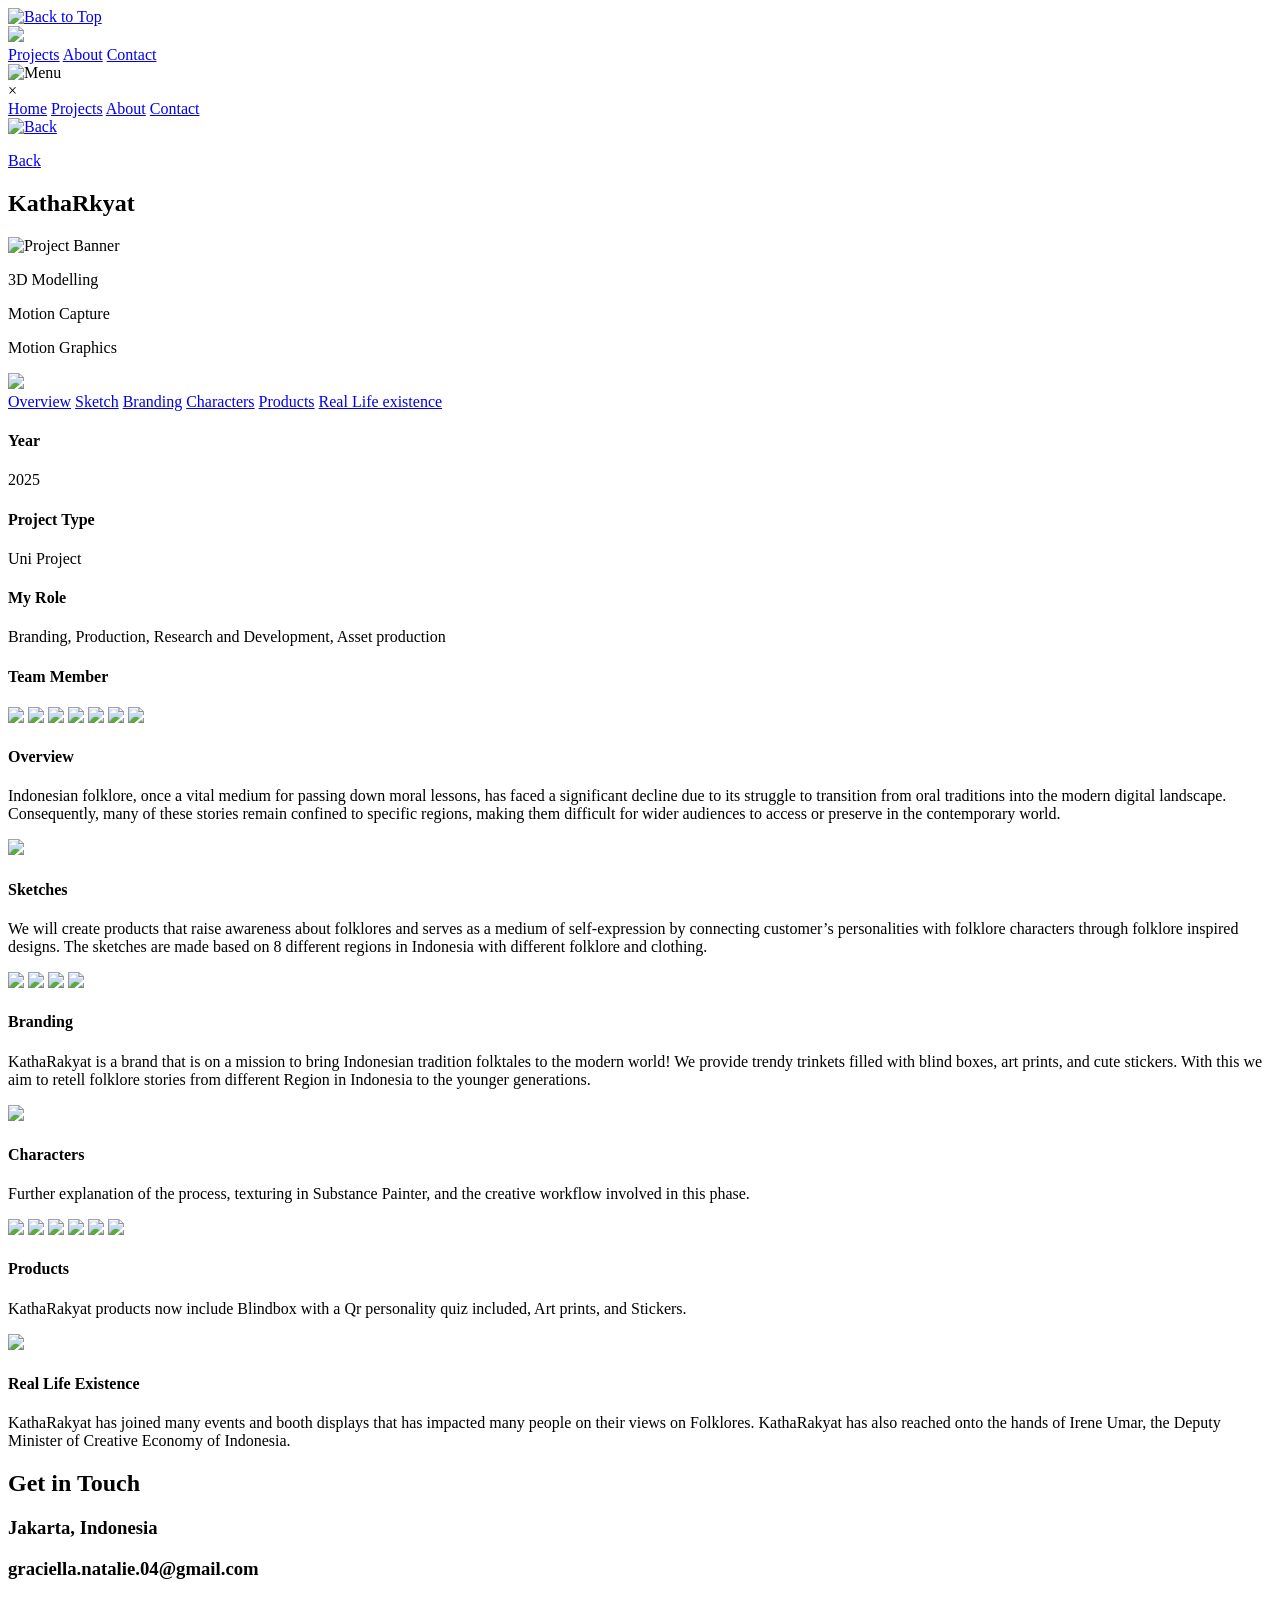
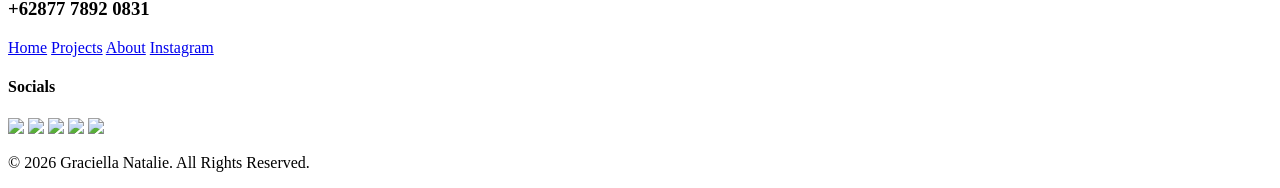
==== katharakyat.html @ 84623fd6 "Add files via upload" ====
<!DOCTYPE html>
<html lang="en">
<head>
    <meta charset="UTF-8">
    <meta name="viewport" content="width=device-width, initial-scale=1.0">
    <title>Portfolio</title>
    <link rel="stylesheet" href="css/main.css">
    <link rel="stylesheet" href="css/reset.css">

    <script async src="https://unpkg.com/es-module-shims@1.6.3/dist/es-module-shims.js"></script>

</head>

<body>

    <a href="#" id="backToTop" class="backToTop" 
    data-primary="img/BavkTop-02.png" 
    data-hover="img/BavkTop-03.png">
        <img src="img/BavkTop-02.png" id="bttIcon" alt="Back to Top">
    </a>

    <div class="navigation">
        <div class="leftNavigation">
            <a href="index.html" id="logoLink" 
            data-primary="img/Logo_Website-01.png" 
            data-hover="img/Logo_Website-02.png">
                <img src="img/Logo_Website-01.png" id="logoImg">
            </a>
        </div>
        <div class="rightNavigation desktop-links">
            <a class="notActiveNav" href="project.html">Projects</a>
            <a class="notActiveNav" href="#aboutMeSection">About</a>
            <a class="notActiveNav" href="#footerSection">Contact</a>
        </div>

        <div class="mobile-toggle" onclick="toggleMenu()">
            <img src="img/menu-01.png" alt="Menu">
        </div>
    </div>

    <div id="sideDrawer" class="side-drawer">
        <div class="close-btn" onclick="toggleMenu()">&times;</div>
        <div class="drawer-links">
            <a href="index.html">Home</a>
            <a href="project.html">Projects</a>
            <a href="#aboutMeSection">About</a>
            <a href="#footerSection">Contact</a>
        </div>
    </div>

    <div id="drawerOverlay" class="drawer-overlay" onclick="toggleMenu()"></div>

    <a href="project.html" class="stickyBackButton">
        <img src="img/bsckButton-01.png" alt="Back">
        <p>Back</p>
    </a>

    <div class="individualProjectHeader">
        <h2>KathaRkyat</h2>
        
        <img style="height: auto;" src="img/katharakyat/cover-01.png" alt="Project Banner">
        
        <div class="projectType">
            <p>3D Modelling</p>
            <p>Motion Capture</p>
            <p>Motion Graphics</p>
        </div>
    </div>

    <div class="projectDetailsIndividual">
        
        <div class="projectDetailsSlider">
            <div class="projectSlider">
                <div class="sliderIndicator"><img src="img/iconSliderProgress-01.png"></div>
            </div>
            <div class="projectA">
                <a href="#overview" class="active">Overview</a>
                <a href="#sketch">Sketch</a>
                <a href="#brand">Branding</a>
                <a href="#chara">Characters</a>
                <a href="#product">Products</a>
                <a href="#rl">Real Life existence</a>
            </div>
        </div>

        <div class="projectDetailsExplanation">
            <div id="overview" class="overview sectionProject">
                <div class="overviewLeft">
                    <h4>Year</h4>
                    <p>2025</p>
                    
                    <h4>Project Type</h4>
                    <p>Uni Project</p>

                    <h4>My Role</h4>
                    <p>Branding, Production, Research and Development, Asset production</p>
                    <h4>Team Member</h4>
                    <div class="teamIcons">
                        <a href="#"><img src="img/Adinda.png"></a>
                        <a href="#"><img src="img/Aya.png"></a>
                        <a href="#"><img src="img/Sammy.png"></a>
                        <a href="#"><img src="img/Jen.png"></a>
                        <a href="#"><img src="img/Bjorn.png"></a>
                        <a href="#"><img src="img/Francis.png"></a>
                        <a href="#"><img src="img/Ica.png"></a>
                    </div>
                    
                </div>
                
                <div class="overviewRight">
                    <h4>Overview</h4>
                    <p>Indonesian folklore, once a vital medium for passing down moral lessons, has faced a significant decline due to its struggle to transition from oral traditions into the modern digital landscape. Consequently, many of these stories remain confined to specific regions, making them difficult for wider audiences to access or preserve in the contemporary world.</p>
                </div>
            </div>

            <div id="sketch" class="detail1 sectionProject">
                <img src="img/katharakyat/KathaRakyat_DesignDocumentation.png">
                <div class="explanation">
                    <h4>Sketches</h4>
                    <p>We will create products that raise awareness about folklores and serves as a medium of self-expression by connecting customer’s personalities with folklore characters through folklore inspired designs. The sketches are made based on 8 different regions in Indonesia with different folklore and clothing.</p>
                </div>
            </div>

            <div id="brand" class="detail2 sectionProject">
                <img src="img/katharakyat/branding-01.png">
                <img src="img/katharakyat/branding-02.png">
                <img src="img/katharakyat/branding-03.png">
                <img src="img/katharakyat/branding-04.png">
                <div class="explanation">
                    <h4>Branding</h4>
                    <p>KathaRakyat is a brand that is on a mission to bring Indonesian tradition folktales to the modern world! We provide trendy trinkets filled with blind boxes, art prints, and cute stickers. With this we aim to retell folklore stories from different Region in Indonesia to the younger generations.</p>
                </div>
            </div>

            <div id="chara" class="detail1 sectionProject">
                <img src="img/katharakyat/ala ala 1-01.png">
                <div class="explanation">
                    <h4>Characters</h4>
                    <p>Further explanation of the process, texturing in Substance Painter, and the creative workflow involved in this phase.</p>
                </div>
            </div>

            <div id="product" class="detail2 sectionProject">
                <img src="img/katharakyat/BlindBox.png">
                <img src="img/katharakyat/Trial.jpeg">
                <img src="img/katharakyat/ArtPrint.jpg">
                <img src="img/katharakyat/Characters.jpg">
                <img src="img/katharakyat/Clothes.jpg">
                <img src="img/katharakyat/Items.jpg">
                <div class="explanation">
                    <h4>Products</h4>
                    <p>KathaRakyat products now include Blindbox with a Qr personality quiz included, Art prints, and Stickers.</p>
                </div>
            </div>

            <div id="rl" class="detail1 sectionProject">
                <img src="img/katharakyat/reallife-01.png">
                <div class="explanation">
                    <h4>Real Life Existence</h4>
                    <p>KathaRakyat has joined many events and booth displays that has impacted many people on their views on Folklores. KathaRakyat has also reached onto the hands of Irene Umar, the Deputy Minister of Creative Economy of Indonesia.</p>
                </div>
            </div>
        </div>
    </div>

    <div id="footerSection" class="footer">
        <div class="topFooter">
            <div class="topTitle">
                <h2>Get in Touch</h2>
                <h3>Jakarta, Indonesia</h3>
            </div>
            
            <div class="topContact">
                <h3>graciella.natalie.04@gmail.com</h3>
                <h3>+62877 7892 0831</h3>
            </div>
        </div>
        <div class="contentFooter">
            <div class="leftFooter">
                <div class="navGrid">
                    <a href="#">Home</a> <a href="project.html">Projects</a> <a href="#aboutMeSection">About</a>
                    <a href="https://www.instagram.com/graciella.natalie.04/" target="_blank">Instagram</a>
                </div>
            </div>

            <div class="rightFooter">
                <div class="socialGroup">
                    <h4>Socials</h4>
                    <div class="social">
                        <a href="mailto:graciella.natalie.04@gmail.com"><img src="img/ICON-01.png"></a>
                        <a href="https://wa.me/6287778920831" target="_blank"> <img src="img/ICON-02.png"></a>
                        <a href="https://www.linkedin.com/in/graciella-natalie-b41511276"><img src="img/ICON-03.png"></a>
                        <a href="https://www.instagram.com/graciella.natalie.04/" target="_blank"><img src="img/ICON-04.png"></a>
                        <a href="https://www.tiktok.com/@g_ella_04" target="_blank"><img src="img/ICON-05.png"></a>
                    </div>
                </div>
            </div>
        </div>
        <div class="bottomFooter">
            <p>© 2026 Graciella Natalie. All Rights Reserved.</p>
        </div>
    </div>

<script>
function toggleMenu() {
    const drawer = document.getElementById("sideDrawer");
    const overlay = document.getElementById("drawerOverlay");
    
    drawer.classList.toggle("open");
    overlay.classList.toggle("active");
    
    // Prevents scrolling when menu is open
    if (drawer.classList.contains("open")) {
        document.body.style.overflow = 'hidden';
    } else {
        document.body.style.overflow = 'auto';
    }
}

window.addEventListener("scroll", () => {
    const parentSection = document.querySelector(".projectDetailsIndividual");
    const indicator = document.querySelector(".sliderIndicator");
    const links = document.querySelectorAll(".projectA a");
    const sections = document.querySelectorAll(".sectionProject");

    const parentRect = parentSection.getBoundingClientRect();
    
    if (parentRect.top > 100) { 
        links.forEach(l => l.classList.remove("active"));
        indicator.style.top = "0px"; 
        return; 
    }

    if (parentRect.bottom < 300) {
        return;
    }

    let current = "";
    sections.forEach((section) => {
        const sectionTop = section.offsetTop;
        if (window.pageYOffset >= sectionTop - 250) {
            current = section.getAttribute("id");
        }
    });

    links.forEach((link) => {
        link.classList.remove("active");
        if (link.getAttribute("href").includes(current)) {
            link.classList.add("active");

            const linkCenter = link.offsetTop + (link.offsetHeight / 2);
            const iconCenter = indicator.offsetHeight / 2;
            
            indicator.style.top = `${linkCenter - iconCenter}px`;
        }
    });
});

    document.addEventListener("DOMContentLoaded", () => {
        const backToTopBtn = document.getElementById("backToTop");
        const bttImage = document.getElementById("bttIcon");

        if (backToTopBtn && bttImage) {
            const normalSrc = backToTopBtn.getAttribute("data-primary");
            const hoverSrc = backToTopBtn.getAttribute("data-hover");

            backToTopBtn.addEventListener("mouseover", () => {
                bttImage.src = hoverSrc;
            });

            backToTopBtn.addEventListener("mouseout", () => {
                bttImage.src = normalSrc;
            });

            window.addEventListener("scroll", () => {
                if (window.pageYOffset > 500) {
                    backToTopBtn.classList.add("show");
                } else {
                    backToTopBtn.classList.remove("show");
                }
            });

            backToTopBtn.addEventListener("click", (e) => {
                e.preventDefault();
                window.scrollTo({
                    top: 0,
                    behavior: "smooth"
                });
            });
        }
    });

    const logoLink = document.getElementById("logoLink");
    const logoImg = document.getElementById("logoImg");

    if (logoLink && logoImg) {
        const primaryLogo = logoLink.getAttribute("data-primary");
        const hoverLogo = logoLink.getAttribute("data-hover");

        logoLink.addEventListener("mouseover", () => {
            logoImg.src = hoverLogo;
        });

        logoLink.addEventListener("mouseout", () => {
            logoImg.src = primaryLogo;
        });
    }
</script>

</body>

</html>
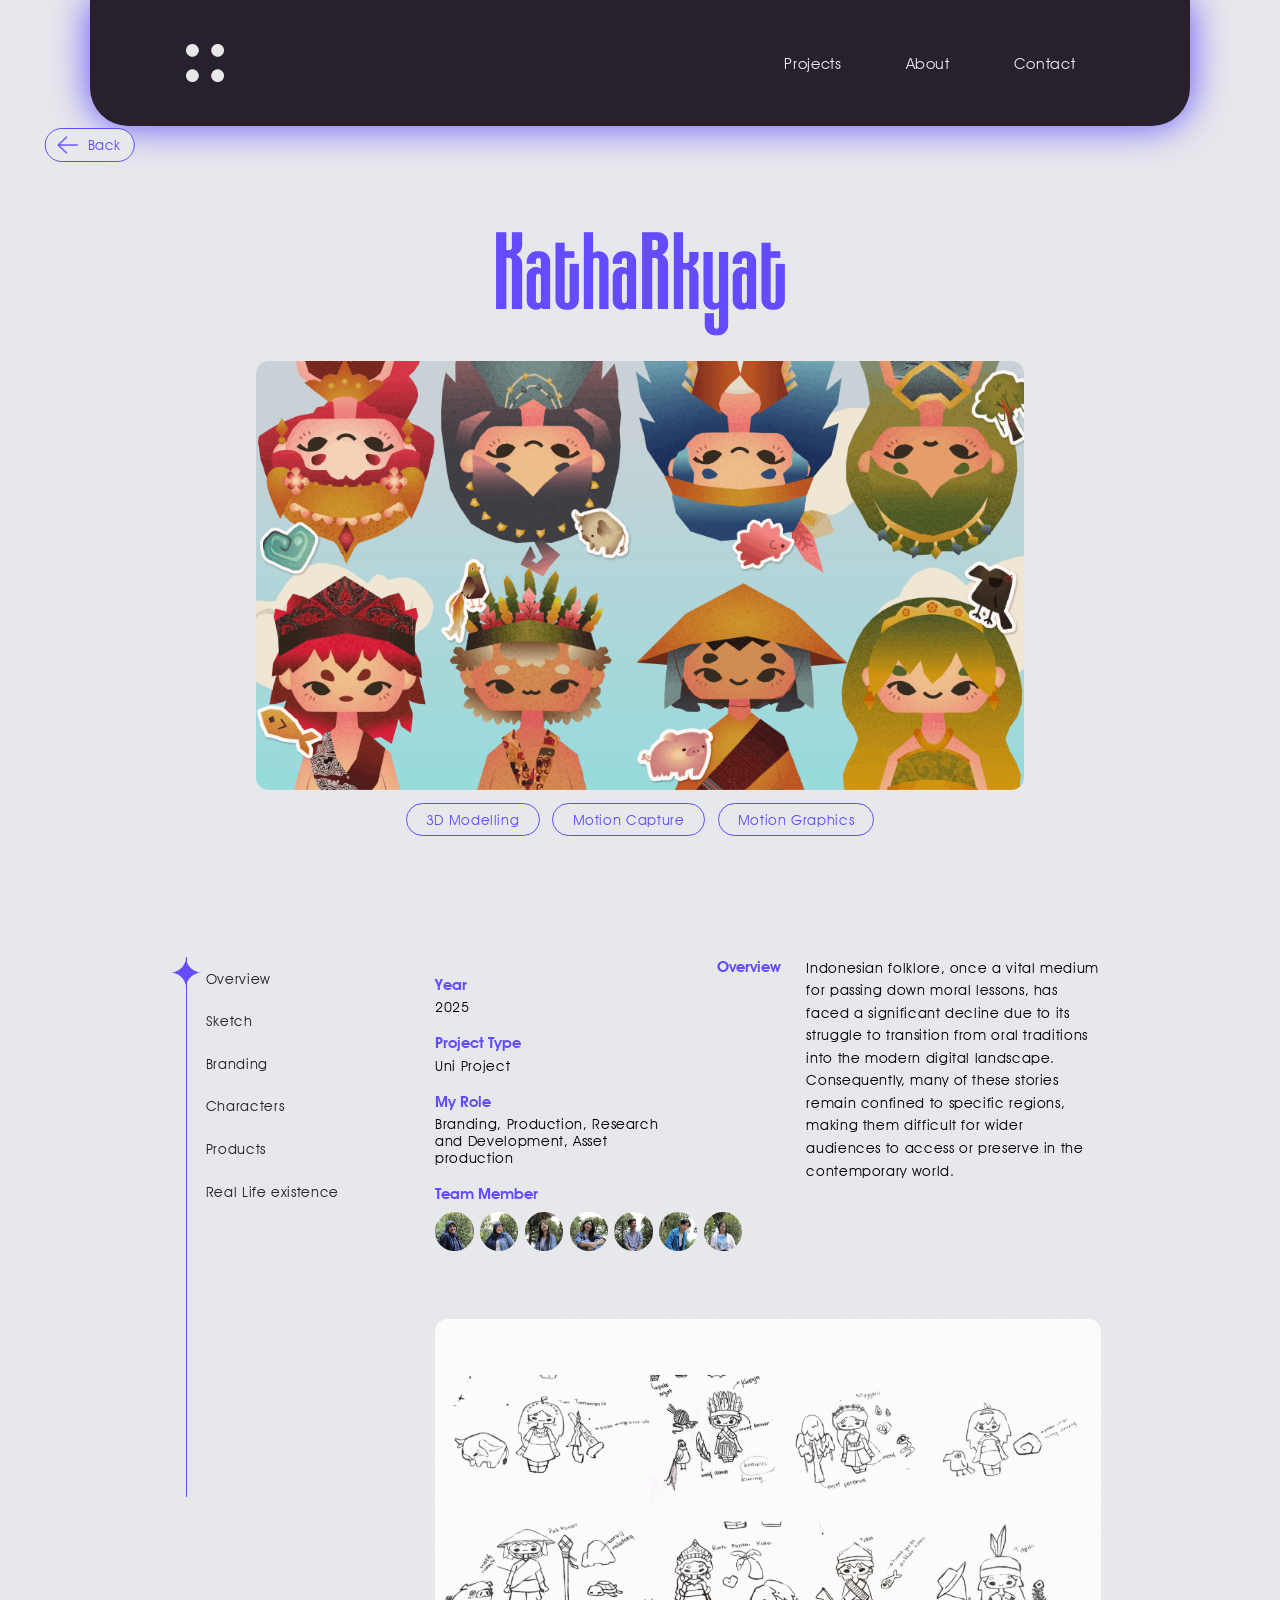
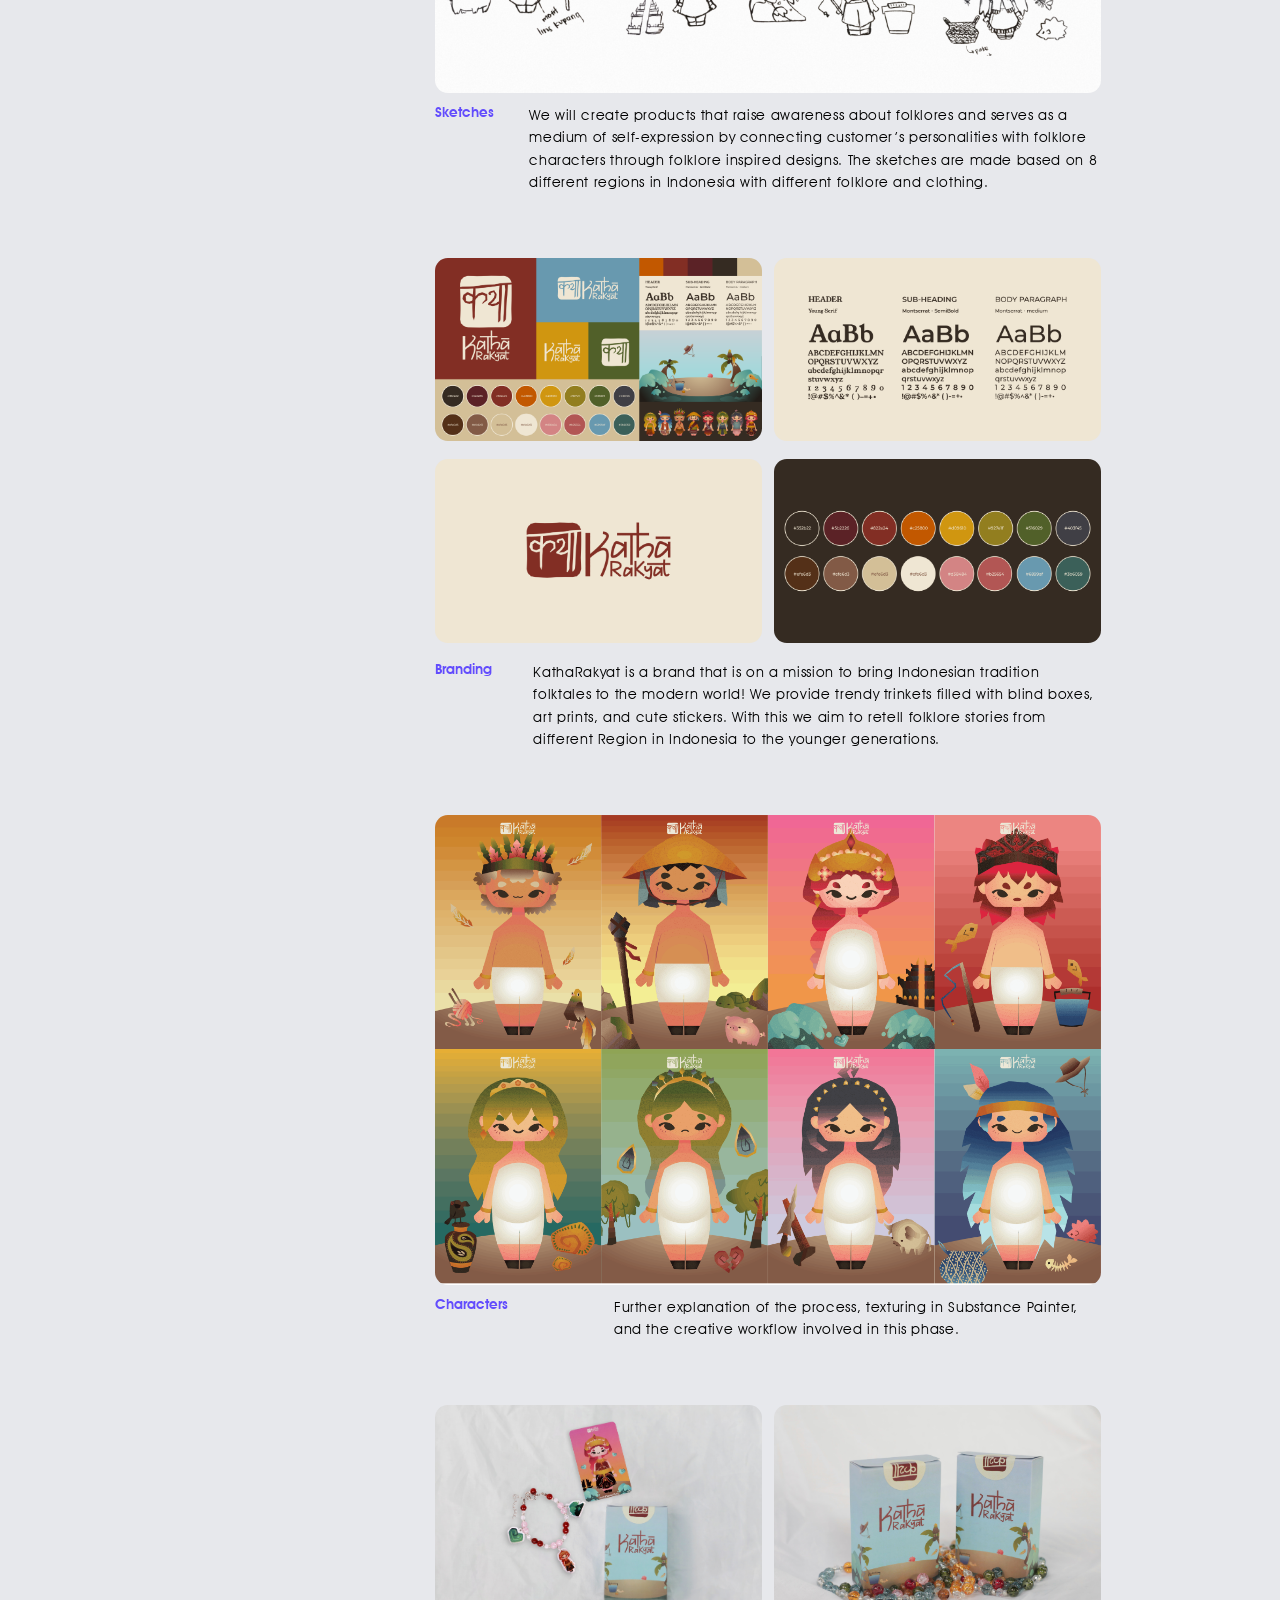
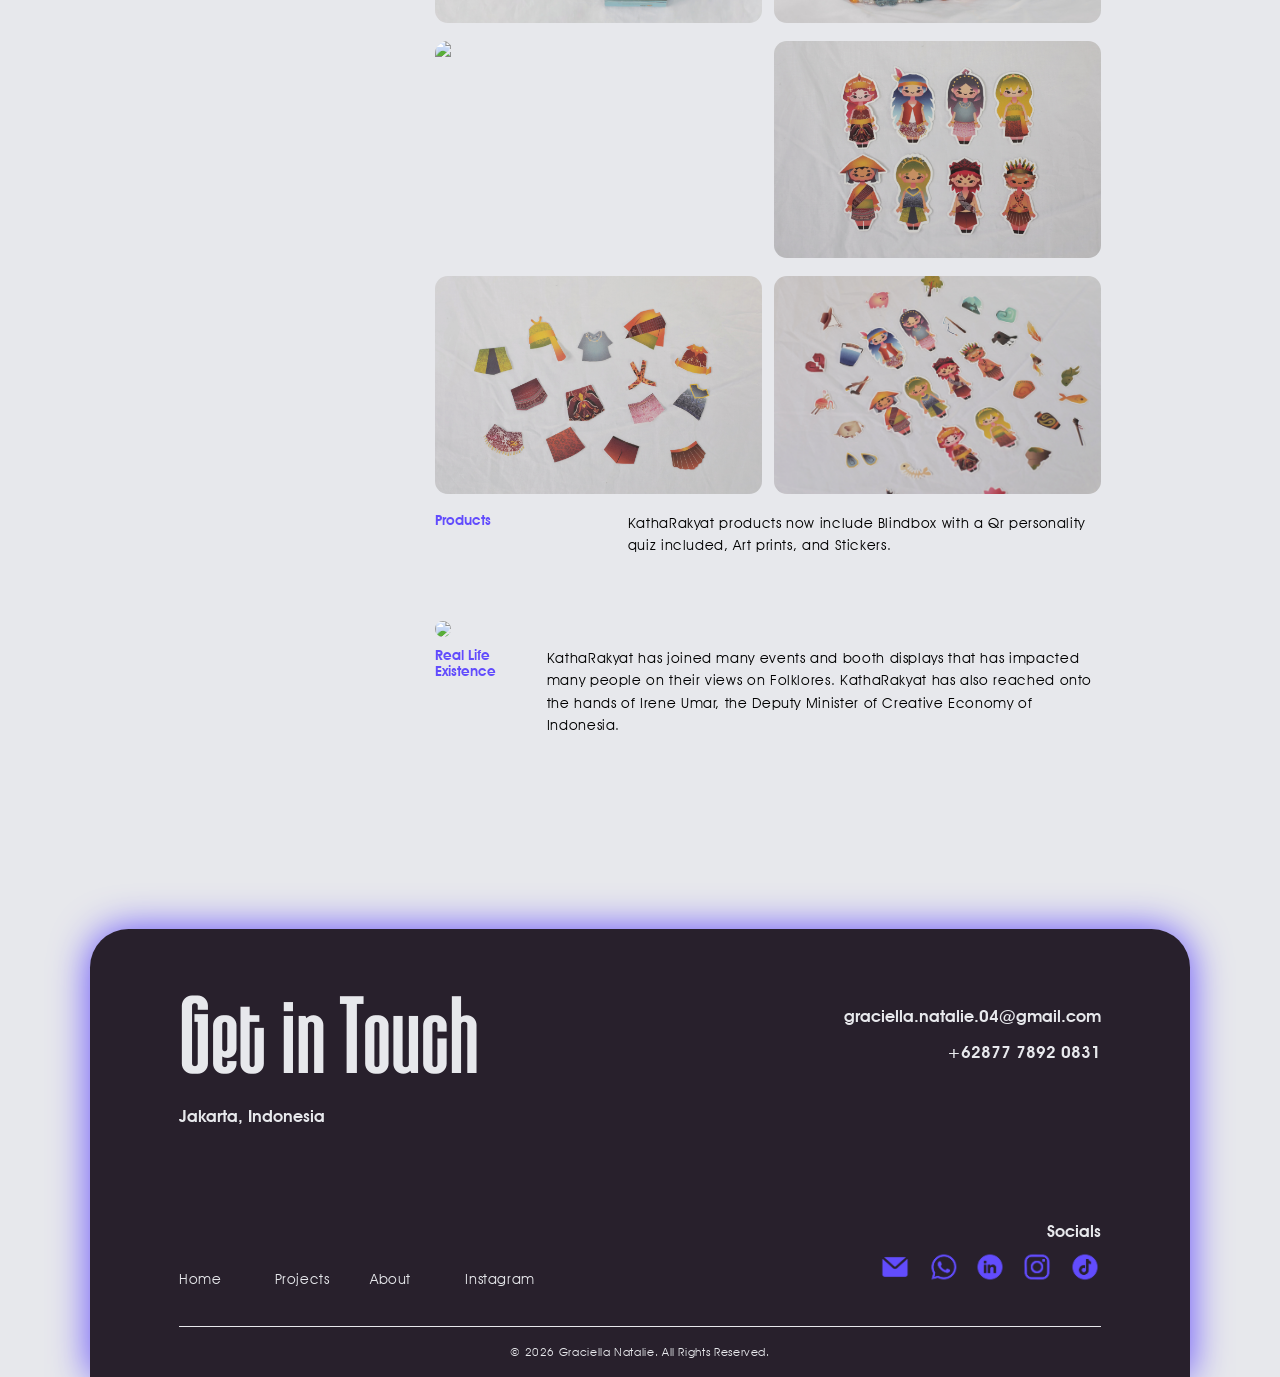
==== commit ea19fea2: "Update katharakyat.html" ====
--- a/katharakyat.html
+++ b/katharakyat.html
@@ -29,7 +29,7 @@
         </div>
         <div class="rightNavigation desktop-links">
             <a class="notActiveNav" href="project.html">Projects</a>
-            <a class="notActiveNav" href="#aboutMeSection">About</a>
+            <a class="notActiveNav" href="index.html#aboutMeSection">About</a>
             <a class="notActiveNav" href="#footerSection">Contact</a>
         </div>
 
@@ -43,7 +43,7 @@
         <div class="drawer-links">
             <a href="index.html">Home</a>
             <a href="project.html">Projects</a>
-            <a href="#aboutMeSection">About</a>
+            <a href="index.html#aboutMeSection">About</a>
             <a href="#footerSection">Contact</a>
         </div>
     </div>
@@ -309,4 +309,4 @@
 
 </body>
 
-</html>+</html>
--- a/css/main.css
+++ b/css/main.css
@@ -0,0 +1,3159 @@
+/* OVERALL */
+*{
+    scroll-behavior: smooth;
+    box-sizing: border-box;
+}
+
+html {
+    scroll-behavior: smooth;
+    background-color: #e7e8ec;
+    scrollbar-gutter: stable;
+}
+
+body {
+    width: 100vw;
+    margin: 0;
+    padding: 0;
+    overflow-x: hidden;
+    scroll-behavior: smooth;
+}
+
+a {
+    cursor: pointer;
+}
+
+p, a {
+    letter-spacing: 0.05vw;
+}
+
+
+/* FONTS */
+@font-face {
+    font-family: header;
+    src: url('../font/The\ Goodfather\ DEMO.otf');
+}
+
+@font-face {
+    font-family: subheader;
+    src: url('../font/impact.ttf');
+}
+
+@font-face {
+    font-family: bodybold;
+    src: url('../font/AVGARDD.TTF');
+}
+
+@font-face {
+    font-family: body;
+    src: url('../font/AVGARDN.TTF');
+}
+
+.backToTop {
+    position: fixed;
+    bottom: 2vw;
+    right: 2vw;
+    width: 3vw;
+    height: 3vw;
+    display: flex;
+    align-items: center;
+    justify-content: center;
+    opacity: 0;
+    pointer-events: none;
+    transition: all 0.4s ease;
+    transform: translateY(20px);
+    z-index: 1000;
+}
+
+.backToTop img {
+    width: 100%;
+    height: auto;
+}
+
+.backToTop.show {
+    opacity: 1;
+    pointer-events: auto;
+    transform: translateY(0);
+}
+
+#bttIcon {
+    transition: opacity 0.8s ease-in-out;
+}
+
+.backToTop:hover #bttIcon {
+    transform: scale(1.1);
+}
+
+.reveal {
+    opacity: 0;
+    transform: translateY(5vw);
+    transition: all 0.8s cubic-bezier(0.2, 0.8, 0.2, 1); 
+}
+
+.reveal.active-reveal {
+    opacity: 1;
+    transform: translateY(0);
+}
+
+/* NAVIGATION */
+.navigation {
+    width: 86vw;
+    height: 14vh;
+    background-color: #28202c;
+    overflow: hidden;
+    display: flex;
+    align-items: center;
+    z-index: 9999;
+    justify-content: space-between;
+    margin: 0 7vw;
+    border-bottom-left-radius: 3vw;
+    border-bottom-right-radius: 3vw;
+    box-shadow: 0 0px 3vw rgba(98, 76, 253, 1);
+}
+
+.leftNavigation {
+    align-content: center;
+    display: flex;
+    justify-content: center;
+    width: 18vw;
+}
+
+.leftNavigation a {
+    display: flex;
+    align-content: center;
+    justify-content: center;
+    align-items: center;
+}
+
+.leftNavigation img {
+    width: 3vw;
+    height: 3vw;
+    transition: transform 0.3s ease, opacity 0.3s ease;
+}
+
+.leftNavigation a:hover img {
+    transform: scale(1.1);
+}
+
+.rightNavigation {
+    width: 62vw;
+    align-content: center;
+    display: flex;
+    justify-content: right;
+    padding-right: 8vw;
+}
+
+.rightNavigation a {
+    color: #e7e8ec;
+    display: flex;
+    align-items: center;
+    margin-left: 3vw;
+    transition: .3s;
+    font-family: body;
+    font-size: 1.2vw;
+    padding: 0.4vw 1vw;
+}
+
+.notActiveNav {
+    text-decoration: none;
+}
+
+.rightNavigation a:hover {
+    transform: scale(1.1);
+    background-color: #e7e8ec;
+    color: #624cfd;
+    border-radius: 100vw;
+}
+
+.activeNav {
+    background-color: #624cfd;
+    text-decoration: none;
+    border-radius: 100vw;
+}
+
+.mobile-toggle { display: none; cursor: pointer; }
+.mobile-toggle img { width: 8vw; height: auto; }
+
+.side-drawer {
+    position: fixed;
+    top: 0;
+    right: -100%; 
+    width: 250px;
+    height: 100%;
+    background-color: #28202c; 
+    z-index: 10002;
+    transition: 0.4s ease-in-out;
+    display: flex;
+    flex-direction: column;
+    padding: 10vh 10vw;
+}
+
+.side-drawer.open { right: 0; } 
+
+.close-btn {
+    position: absolute;
+    top: 20px;
+    right: 30px;
+    font-size: 40px;
+    color: #e7e8ec;
+    cursor: pointer;
+}
+
+.drawer-links {
+    display: flex;
+    flex-direction: column;
+    gap: 30px;
+    margin-top: 50px;
+}
+
+.drawer-links a {
+    color: #e7e8ec;
+    text-decoration: none;
+    font-size: 1.5rem;
+    font-family: body; 
+}
+
+.drawer-overlay {
+    position: fixed;
+    display: none;
+    top: 0;
+    left: 0;
+    width: 100%;
+    height: 100%;
+    background: rgba(0,0,0,0.6);
+    z-index: 10001;
+}
+
+.drawer-overlay.active { display: block; }
+
+/* HEADER */
+.header {
+    width: 100vw;
+    height: auto;
+    padding: 8vh 4vw 3vh 3vw;
+    display: flex;
+}
+
+.leftHeader {
+    width: 33vw;
+    height: auto;
+    display: flex;
+}
+
+.leftHeader img {
+    width: 33vw;
+    height: auto;
+}
+
+.rightHeader {
+    width: 60vw;
+    margin-left: 2vw;
+    display: flex;
+    flex-direction: column;
+    justify-content: flex-end;
+}
+
+.rightHeader img{
+    width: 20vw;
+}
+
+.bottomRow {
+    display: flex;
+    flex-direction: row;
+    align-items: flex-end;
+    justify-content: space-between;
+    width: 100%;
+}
+
+.smallHeader {
+    width: 10vw;
+    margin-right: 10vw;
+}
+
+.smallHeader img {
+    width: 100%;
+    display: block;
+}
+
+.rightHeader p.hoverName {
+    width: auto;
+    font-family: header;
+    font-size: 9vw;
+    color: #28202c;
+    margin: 0;
+    padding: 0;
+    display: flex;
+}
+
+.hoverName span {
+    display: inline-block;
+    transition: all 0.2s ease;
+    cursor: default;
+}
+
+.hoverName span:hover {
+    color: #624cfd;
+    transform: rotate(10deg) translateY(-5px);
+}
+
+.hoverName span:nth-child(even):hover {
+    transform: rotate(-8deg) translateY(-5px);
+}
+
+.hoverName span:nth-child(3n):hover {
+    transform: rotate(15deg) scale(1.1);
+}
+
+
+/* TYPE OF work */
+.typeOfWork {
+    width: 100vw;
+    padding: 0 14vw;
+    display: flex;
+    align-items: center;
+    justify-content: space-between;
+}
+
+.typeOfWork p {
+    font-family: body;
+    color: #624cfd;
+    border: 1px solid #624cfd;
+    border-radius: 100vw;
+    padding: 1vh 2vw;
+    font-size: 1.1vw;
+    margin: 0;
+}
+
+.typeOfWork p:hover {
+    color: #e7e8ec;
+    background-color: #624cfd;
+}
+
+.divider {
+    width: 100vw;
+    height: 15vh;
+    position: relative;
+    display: flex;
+    justify-content: center;
+    align-items: center;
+}
+
+.divider img {
+    width: 100vw;
+}
+
+.down {
+    width: 3vw;
+    height: 3vw;
+    position: absolute;
+    z-index: 2;
+    background-image: url('../img/downArrow.png');
+    background-size: 3vw 3vw;
+    background-repeat: no-repeat;
+    transition: 0.3s ease;
+}
+
+.down:hover {
+    background-image: url('../img/downArrow_hover.png');
+    transform: scale(1.1);
+}
+
+/* SELECTEDWORK */
+
+.mainContent {
+    width: 100vw;
+    display: flex;
+    padding: 5vh 14vw 0vh 14vw;
+}
+
+.slider {
+    width: 5vw;
+    height: 80vh;
+    position: sticky;
+    top: 10vh;
+    border-left: 0.15vw solid #624cfd;
+    align-self: flex-start
+}
+
+.scroll-icon {
+    width: 4vw;
+    height: 4vw;
+    position: absolute;
+    left: -2.1vw;
+    animation: moveIconDown auto linear;
+    animation-timeline: scroll(nearest); 
+    animation-fill-mode: both;
+}
+
+@keyframes moveIconDown {
+    from {
+        transform: translateY(-10vh);
+    }
+    to {
+        transform: translateY(calc(80vh - 4vw)); 
+    }
+}
+
+.content {
+    width: 67vw;
+}
+
+.selectedWorks {
+    margin-top: 10vh;
+    width: 67vw;
+    display: flex;
+    align-items: center;
+}
+
+.leftSelected {
+    width: 20vw;
+    display: flex;
+    flex-direction: column;
+    justify-content: flex-end;
+}
+
+.leftSelected h4 {
+    color: #28202c;
+    font-family: subheader;
+    font-size: 3vw;
+    padding: 0;
+    margin: 0;
+    font-weight: normal;
+}
+
+.leftSelected p{
+    color: #28202c;
+    font-family: body;
+    font-size: 1.1vw;
+}
+
+.leftSelected a {
+    background: #624cfd;
+    font-family: body;
+    font-weight: normal;
+    font-size: 1.2vw;
+    color: #e7e8ec;
+    padding: 1vw 4vw;
+    border-radius: 1vw;
+    display: flex;
+    align-items: center;
+    justify-content: center;
+    position: relative;
+    text-decoration: none;
+    cursor: pointer;
+    transition: 0.3s;
+}
+
+.leftSelected a:hover {
+    background-color: #28202c;
+    color: #e7e8ec;
+    transform: translateY(-0.4vw);
+}
+
+.leftSelected a img {
+    width: 2vw;
+    height: auto;
+    position: absolute;
+    right: 1.5vw;
+    transition: transform 0.3s ease;
+}
+
+.leftSelected a:hover img {
+    transform: translateX(0.3vw);
+}
+
+.rightSelected {
+    width: 47vw;
+    height: 28vw;
+    display: flex;
+    padding-left: 2vw;
+}
+
+.selectedPanel {
+    flex: 1;
+    height: 100%;
+    background-color: #28202c;
+    transition: all 0.5s cubic-bezier(0.25, 1, 0.5, 1);
+    overflow: hidden;
+    display: flex;
+    flex-direction: column;
+    position: relative;
+    margin-left: 1vw;
+    border-radius: 1.5vw;
+    text-decoration: none;
+}
+
+.selectedPanel img {
+    width: 100%;
+    height: 100%;
+    object-fit: cover;
+    opacity: 0.5; 
+    filter: grayscale(100%);
+    transition: all 0.5s ease;
+    flex-shrink: 0;
+}
+
+.selectedPanel:hover img {
+    height: 55%;
+    opacity: 1;
+    filter: grayscale(0%);
+}
+
+.selectedPanel h2, .selectedPanel p {
+    opacity: 0;
+    transition: opacity 0.3s ease 0.2s;
+    color: #e7e8ec;
+    padding: 0 1.5vw;
+}
+
+.selectedPanel h2 {
+    font-family: subheader;
+    font-size: 2.5vw;
+    margin: 1vw 0 0 0;
+    font-weight: normal;
+}
+
+.selectedPanel p {
+    font-family: body;
+    font-size: 1.1vw;
+    margin: 1vw 0;
+}
+
+.selectedPanel:hover {
+    flex: 5;
+    background-color: #624cfd;
+}
+
+.selectedPanel:hover h2, .selectedPanel:hover p {
+    opacity: 1;
+}
+
+.selectedPanel h1 {
+    position: absolute;
+    top: 1vw;
+    left: 1vw;
+    z-index: 10;
+    font-family: header;
+    color: #624cfd;
+    font-size: 4vw;
+    margin: 0;
+    pointer-events: none;
+}
+
+.selectedPanel:hover h1 {
+    color: #e7e8ec;
+}
+
+/* FAQ  */
+
+.faq {
+    width: 100vw;
+    height: auto;
+    display: flex;
+    flex-direction: column;
+    padding: 0 14vw;
+    justify-content: center;
+    align-items: center;
+    margin: 12vw 0 10vw 0;
+    background-image: url('../img/Background1-01.png');
+    background-size: 100vw auto;
+    background-repeat: no-repeat;
+}
+
+.faq h2 {
+    font-family: header;
+    font-weight: normal;
+    color: #624cfd;
+    font-size: 5vw;
+    margin: 0 0 2vw 0;
+    padding: 0;
+}
+
+.faq h3 {
+    font-family: body;
+    font-size: 1.5vw;
+    margin: 0 0 2vw 0;
+}
+
+.faq h4 {
+    font-family: bodybold;
+    font-size: 1.5vw;
+    margin: 0;
+    padding: 0;
+}
+
+.collapsible {
+    width: 52vw;
+    display: flex;
+    align-items: center;
+    justify-content: space-between;
+    color: #624cfd;
+    cursor: pointer;
+    padding: 1vw 1.5vw;
+    border: 1px solid #624cfd;
+    border-radius: 1vw;
+    margin: 0.5vw 0;
+    font-family: bodybold;
+    font-size: 1.1vw;
+    text-align: left;
+    transition: all 0.3s ease;
+}
+
+.collapsible img {
+    width: 1.7vw;
+    height: auto;
+    transition: transform 0.3s ease;
+}
+
+.collapsible:hover {
+    transform: translateY(-0.5vw);
+}
+
+.collapsible.active {
+    background-color: #28202c;
+    color: #e7e8ec;
+    border: 1px solid #28202c;
+}
+
+.collapsible.active img {
+    transform: rotate(180deg);
+}
+
+.collapsibleContent {
+    display: none;
+    overflow: hidden;
+    width: 52vw;
+    background-color: transparent;
+    color: #28202c;
+    border-left: 0.2vw solid #624cfd;
+    margin: 1vw;
+    text-align: left;
+}
+
+.collapsibleContent p {
+    text-align: left;
+    margin: 0.5vw 2vw;
+    font-family: body;
+    font-size: 1.1vw;
+}
+
+/* ABOUTMEEE */
+.aboutMePage {
+    width: 67vw;
+    margin: 5vw 0;
+    padding: 5vw 0;
+    display: flex;
+    align-items: center;
+}
+
+.aboutLeft {
+    width: 15vw;
+    height: auto;
+    display: flex;
+    flex-direction: column;
+}
+
+.aboutLeft img {
+    width: 15vw;
+    height: auto;
+}
+
+.interest {
+    width: 15vw;
+    display: flex;
+    align-items: center;
+    justify-content: flex-end;
+    flex-wrap: wrap;
+    gap: 0.5vw;
+    margin: 1vw 0;
+}
+
+.interest p {
+    font-family: body;
+    color: #624cfd;
+    border: 1px solid #624cfd;
+    border-radius: 100vw;
+    padding: 0.8vh 1vw;
+    font-size: 1.1vw;
+    margin: 0;
+    white-space: nowrap;
+}
+
+.aboutRight {
+    width: 50vw;
+    display: flex;
+    flex-direction: column;
+    padding: 0 2vw;
+    transition-delay: 0.1s;
+}
+
+.aboutNameRow {
+    display: flex;
+    justify-content: space-between;
+    align-items: center;
+    width: 50vw;
+    border-bottom: 0.2vw solid #624cfd;
+    padding-bottom: 1vh;
+}
+
+.aboutRight h2 {
+    font-family: header;
+    font-size: 6vw;
+    font-weight: normal;
+    margin: 0;
+    color: #624cfd;
+}
+
+.aboutRight img {
+    width: 3vw;
+    height: auto;
+}
+
+.aboutRight h3 {
+    font-family: subheader;
+    font-size: 2.2vw;
+    color: #28202c;
+    margin: 1vw 0 0.6vw 0;
+    padding: 0;
+    font-weight: normal;
+    display: flex;
+    flex-direction: row;
+    align-items: center;
+    justify-content: space-between;
+}
+
+.aboutRight p {
+    font-family: body;
+    font-size: 1.1vw;
+    color: #28202c;
+    padding: 0;
+    margin:  0;
+    justify-content: center;
+}
+
+.aboutDivided {
+    width: 50vw;
+    display: flex;
+    flex-direction: row;
+    justify-content: space-between;
+    transition-delay: 0.2s;
+}
+
+.education {
+    width: 22vw;
+    display: flex;
+    flex-direction: column;
+}
+
+.educationDivided {
+    display: flex;
+    align-items: center;
+    justify-content: space-between;
+}
+
+.educationDivided h4 {
+    font-family: bodybold;
+    font-weight: none;
+    font-size: 1.2vw;
+    margin: 0.5vw 0;
+    color: #624cfd;
+    padding: 0;
+}
+
+.educationDivided h6 {
+    font-family: body;
+    font-size: 1vw;
+    color: #28202c;
+    padding: 0;
+    margin: 0 0;
+}
+
+.work {
+    width: 22vw;
+    display: flex;
+    flex-direction: column;
+
+}
+
+/* SERVICE */
+
+.service {
+    width: 67vw;
+    display: flex;
+    flex-direction: column;
+    gap: 5vh;
+    text-decoration: none;
+}
+
+.serviceHeader {
+    display: flex;
+    align-items: center;
+    border-bottom: 2px solid #624cfd;
+    padding-bottom: 2vh;
+}
+
+.serviceHeader h2 {
+    font-family: header;
+    font-weight: normal;
+    font-size: 5vw;
+    color: #28202c;
+    margin: 0;
+}
+
+.headerDesc {
+    width:25vw;
+    font-family: body;
+    font-size: 1.1vw;
+    text-align: left;
+    line-height: 1.4;
+    margin: 0 3.5vw;
+    color: #28202c;
+}
+
+.serviceSection {
+    display: flex;
+    flex-wrap: wrap;
+    gap: 1vw; 
+    width: 100%;
+}
+
+.serviceIndividual {
+    flex: 0 0 calc(33% - 0.5vw); 
+    background-color: #28202c;
+    padding: 2.5vw;
+    border-radius: 2vw;
+    display: flex;
+    flex-direction: column;
+    box-sizing: border-box;
+    transition: transform 0.3s ease;
+    text-decoration: none;
+}
+
+.serviceIndividual:hover {
+    transform: translateY(-5px);
+    background-color: #624cfd;
+}
+
+.serviceTop {
+    display: flex;
+    justify-content: space-between;
+    align-items: center;
+    margin-bottom: 1.5vh;
+    text-decoration: none;
+}
+
+.serviceTop h3 {
+    font-family: subheader;
+    font-size: 2vw;
+    color: #e7e8ec;
+    margin: 0;
+    font-weight: normal;
+    text-decoration: none;
+}
+
+.serviceTop img {
+    width: 2vw;
+    height: auto;
+}
+
+.serviceIndividual p:not(.headerDesc) {
+    font-family: body;
+    font-size: 1.1vw;
+    color: #e7e8ec;
+    padding-bottom: 2vh;
+    border-bottom: 0.1vw solid #e7e8ec;
+    margin: 0 0 2.5vh 0;
+}
+
+.serviceExample {
+    width: 100%;
+    height: 14vw;
+    object-fit: cover;
+    border-radius: 1vw;
+    margin-top: auto;
+}
+.serviceIndividual {
+    transition: transform 0.3s ease, box-shadow 0.3s ease;
+}
+
+.serviceIndividual:hover {
+    transform: translateY(-1vw);
+    box-shadow: 0 10px 20px rgba(98, 76, 253, 0.2);
+}
+
+/* INTERESTED */
+
+.interested {
+    width: 100vw;
+    height: auto;
+    padding: 0 14vw;
+    display: flex;
+    flex-direction: column;
+    align-items: center;
+    justify-content: center;
+    margin: 0 0 5vw 0;
+}
+
+.interested h1 {
+    font-family: header;
+    color: #624cfd;
+    font-size: 6vw;
+    font-weight: normal;
+    padding: 0;
+    margin: 0;
+}
+
+.interested img {
+    width: 3vw;
+    height: auto;
+}
+
+/* FOOTER */
+
+.footer {
+    width: 86vw;
+    height: 35vw;
+    background-color: #28202c;
+    margin: 0 7vw;
+    padding: 4vw 7vw 0 7vw; 
+    border-top-left-radius: 3vw;
+    border-top-right-radius: 3vw;
+    box-shadow: 0 0px 3vw rgba(98, 76, 253, 1);
+    display: flex;
+    flex-direction: column;
+    overflow: hidden;
+}
+
+.topFooter {
+    width: 100%;
+    display: flex;
+    justify-content: space-between;
+    align-items: flex-start;
+}
+
+.topTitle h2 {
+    font-family: header;
+    color: #e7e8ec;
+    font-size: 6vw;
+    margin: 0;
+}
+
+.topContact {
+    text-align: right;
+    margin-top: 1.5vw;
+}
+
+.contentFooter {
+    display: flex;
+    justify-content: space-between;
+    align-items: flex-end;
+    flex-grow: 1; 
+    padding-bottom: 3vw;
+}
+
+.footer h2 {
+    font-family: header;
+    color: #e7e8ec;
+    font-weight: normal;
+    font-size: 6vw;
+    margin: 0;
+}
+
+.topFooter h3 {
+    font-family: bodybold;
+    color: #e7e8ec;
+    font-size: 1.3vw;
+    margin-top: 0.5vw;
+}
+
+.contentFooter {
+    display: flex;
+    justify-content: space-between;
+    align-items: flex-end;
+    flex-grow: 1; 
+    padding-bottom: 3vw;
+}
+
+.leftFooter {
+    display: flex;
+    flex-direction: column;
+    gap: 1.5vw;
+}
+
+.navGrid {
+    display: grid;
+    grid-template-columns: repeat(4, 1fr);
+    width: auto;
+    gap: 1vw 2vw;
+}
+
+.navGrid a {
+    color: #e7e8ec;
+    font-family: body;
+    font-size: 1.1vw;
+    text-decoration: none;
+    transition: color 0.3s ease, transform 0.3s ease;
+    cursor: pointer;
+    display: inline-block;
+}
+
+.navGrid a:hover {
+    color: #624cfd;
+    transform: translateY(-0.3vw);
+}
+
+.rightFooter {
+    display: flex;
+    flex-direction: column;
+    align-items: flex-end;
+    gap: 1vw;
+}
+
+.rightFooter h3 {
+    font-family: bodybold;
+    color: #e7e8ec;
+    font-size: 1.3vw;
+    margin: 0;
+    transition: color 0.3s ease;
+}
+
+.rightFooter h3:hover {
+    color: #624cfd;
+}
+
+.socialGroup {
+    display: flex;
+    flex-direction: column;
+    align-items: flex-end;
+    gap: 0.8vw;
+    margin-top: 1vw;
+}
+
+.socialGroup h4 {
+    font-family: bodybold;
+    color: #e7e8ec;
+    font-size: 1.3vw;
+    margin: 0;
+}
+
+.social {
+    display: flex;
+    flex-direction: row;
+    gap: 1.2vw;
+}
+
+.social img {
+    width: 2.5vw;
+    height: 2.5vw;
+    transition: filter 0.3s ease, transform 0.3s cubic-bezier(0.175, 0.885, 0.32, 1.275);
+}
+
+.social a:hover img {
+    transform: scale(1.2);
+    filter: brightness(1.5);
+}
+
+.bottomFooter {
+    height: 4vw;
+    width: 100%;
+    border-top: 1px solid #e7e8ec;
+    display: flex;
+    align-items: center;
+    justify-content: center;
+}
+
+.bottomFooter p {
+    color: #e7e8ec;
+    font-family: body;
+    font-size: 0.9vw;
+    margin: 0;
+}
+
+/* PROJECTS */
+
+.projectHeader {
+    margin-top: 8vh;
+    width: 100vw;
+    align-items: center;
+    display: flex;
+    flex-direction: column;
+    margin-bottom: 10vh;
+}
+
+.projectHeader h1{
+    font-family: header;
+    text-align: center;
+    color: #624cfd;
+    font-size: 6vw;
+    font-weight: normal;
+    margin: 0;
+    padding: 0;
+}
+
+.projectHeader p {
+    color: #28202c;
+    font-family: body;
+    font-size: 1.1vw;
+    margin: 0;
+    padding: 0 35vw;
+    text-align: center;
+}
+
+.projectHeader p.hoverName {
+    width: auto;
+    font-family: header;
+    font-size: 9vw;
+    color: #28202c;
+    margin: 0;
+    padding: 0;
+    display: flex;
+}
+
+.library {
+    width: 100vw;
+    padding: 0 14vw;
+    margin-bottom: 10vw;
+}
+
+.categoryLibrary {
+    width: 72vw;
+    display: flex;
+    flex-direction: row;
+    padding: 0 0 2vh 0;
+    gap: 1vw;
+    align-items: center;
+    justify-content: center;
+    border-bottom: 1px solid #624cfd;
+}
+
+.categoryLibrary a{
+    font-family: body;
+    color: #624cfd;
+    border: 1px solid #624cfd;
+    border-radius: 100vw;
+    padding: 1vh 2vw;
+    font-size: 1.1vw;
+    margin: 0;
+    transition: .3s;
+}
+
+.categoryLibrary a:hover {
+    transform: scale(1.05);
+    color: #e7e8ec;
+    background-color: #28202c;
+    border: 1px solid #28202c;
+}
+
+.mainLibrary {
+    margin: 2vw 0;
+    width: 72vw;
+    display: flex;
+    flex-wrap: wrap;
+    gap: 2vw;
+    justify-content: center;
+}
+
+.contentLibrary {
+    width: 35vw;
+    border: 1px solid #624cfd;
+    height:auto;
+    background-color: #e7e8ec;
+    overflow: hidden;
+    text-decoration: none;
+    display: flex;
+    flex-direction: column;
+    position: relative;
+    border-radius: 1.2vw;
+    transition: .3s;
+}
+
+.contentLibrary h5, 
+.contentLibrary p {
+    text-decoration: none;
+}
+
+.contentLibrary:hover {
+    transform: scale(1.02);
+    box-shadow: 0 0px 0.5vw rgba(98, 76, 253, 1);
+}
+
+.contentLibrary h5 {
+    font-family: bodybold;
+    font-size: 1.2vw;
+    font-weight: none;
+    margin: 0.5vw 1vw 0 1vw;
+    padding: 0;
+    color: #624cfd;
+}
+
+.contentLibrary p {
+    font-size: 1.1vw;
+    color: #28202c;
+    margin: 0.5vw 1vw 1vw 1vw;
+    padding: 0;
+    font-family: body;
+}
+
+.contentLibrary img {
+    width: 35vw;
+    top: 0;
+    left: 0;
+    width: 100%;
+    height: max-content;
+    object-fit: cover;
+}
+
+.categoryLibrary a.active {
+    background-color: #624cfd;
+    color: #e7e8ec;
+}
+
+.contentLibrary.hide {
+    display: none;
+}
+
+.contentLibrary {
+    animation: fadeIn 0.5s ease;
+}
+
+@keyframes fadeIn {
+    from { opacity: 0; transform: translateY(10px); }
+    to { opacity: 1; transform: translateY(0); }
+}
+
+.popUp {
+    position: fixed;
+    width: 20vw;
+    pointer-events: none;
+    background-color: #624cfd;
+    color: white;
+    padding: 0.5vw;
+    border-radius: 0.5vw;
+    font-family: body;
+    font-size: 0.8vw;
+    z-index: 1000;
+    opacity: 0;
+    transition: opacity 0.3s ease;
+    transform: translate(0%, -140%);
+}
+
+.popUp.active {
+    opacity: 1;
+}
+
+
+
+/* INDIVIDUAL PROJECT */
+.stickyBackButton {
+    position: fixed;
+    top: 10vw;
+    left: 7vw;
+    border: 1px solid #624cfd;
+    background-color: #e7e8ec;
+    border-radius: 100vw;
+    padding: 0.5vw 1vw;
+    transform: translateX(-50%); 
+    display: flex;
+    flex-direction: row;
+    align-items: center;
+    justify-content: center;
+    gap: 0.8vw;
+    text-decoration: none;
+    z-index: 999;
+    transition: opacity 0.3s ease;
+    text-decoration: none;
+}
+
+.stickyBackButton img {
+    width: 1.5vw;
+    height: auto;
+    transition: transform 0.3s ease;
+}
+
+.stickyBackButton p {
+    font-family: body;
+    font-size: 1.1vw;
+    color: #624cfd;
+    margin: 0;
+}
+
+.stickyBackButton:hover {
+    box-shadow: 0 0px 0.5vw rgba(98, 76, 253, 1);
+}
+
+.stickyBackButton:hover img {
+    transform: translateX(-5px);
+}
+
+.stickyBackButton:hover p {
+    color: #624cfd;
+}
+
+.individualProjectHeader {
+    width: 100vw;
+    padding: 0 14vw;
+    display: flex;
+    flex-direction: column;
+    justify-content: center;
+    align-items:center;
+    margin-top: 10vh;
+    margin-bottom: 12vh;
+}
+
+.individualProjectHeader h2 {
+    font-family: header;
+    font-size: 6vw;
+    color: #624cfd;
+    font-weight: normal;
+    margin: 0 0 2vw 0;
+    padding: 0;
+}
+
+.individualProjectHeader img, 
+.individualProjectHeader iframe {
+    width: 60vw;
+    height: 60vh;
+    border-radius: 1vw;
+}
+
+.projectType {
+    margin: 1vw 0;
+    display: flex;
+    flex-direction: row;
+    gap: 1vw;
+}
+
+.projectType p {
+    font-family: body;
+    color: #624cfd;
+    border: 1px solid #624cfd;
+    border-radius: 100vw;
+    padding: 0.8vh 1.5vw;
+    font-size: 1.1vw;
+    margin: 0;
+}
+
+.projectDetailsIndividual {
+    width: 100vw;
+    padding: 0 14vw;
+    display: flex;
+    align-items: flex-start;
+    margin: 5vw 0 10vw 0;
+}
+
+.projectDetailsSlider {
+    width: 20vw;
+    display: flex;
+    gap: 1.5vw;
+    position: sticky;
+    top: 20vh;
+    height: 60vh;
+}
+
+.projectSlider {
+    width: 1px;
+    background-color: #624cfd;
+    position: relative;
+    margin-left: 0.5vw;
+}
+
+.sliderIndicator {
+    position: absolute;
+    left: 50%;
+    transform: translateX(-50%);
+    top: 0; 
+    transition: top 0.4s cubic-bezier(0.25, 1, 0.5, 1);
+    width: 2.5vw;
+    z-index: 2;
+}
+
+.sliderIndicator img {
+    width: 100%;
+    height: auto;
+    display: block;
+}
+
+.projectA {
+    display: flex;
+    flex-direction: column;
+}
+
+.projectA a {
+    text-decoration: none;
+    font-family: body;
+    font-size: 1.1vw;
+    color: #28202c;
+    transition: 0.3s;
+    margin: 1vw 0;
+}
+
+.projectA a.active {
+    color: #624cfd;
+    background-color: #e7e8ec;
+    font-family: bodybold;
+}
+
+.projectDetailsExplanation {
+    width: 52vw;
+}
+
+.sectionProject {
+    margin-bottom: 5vw;
+    scroll-margin-top: 15vh;
+}
+
+.overview {
+    display: flex;
+    justify-content: space-between;
+    width: 100%;
+}
+
+.overviewLeft {
+    width: 18vw;
+}
+
+.overviewLeft h4 {
+    font-family: bodybold;
+    color: #624cfd;
+    font-size: 1.2vw;
+    margin: 2vh 0 0.5vh 0;
+}
+
+.overviewLeft p {
+    font-family: body;
+    font-size: 1.1vw;
+    margin: 0;
+}
+
+.teamIcons {
+    display: flex;
+    gap: 0.5vw;
+    margin-top: 1vh;
+}
+
+.teamIcons img {
+    width: 3vw;
+    height: 3vw;
+    transition: 0.3s;
+}
+
+.teamIcons img:hover {
+    transform: scale(1.1);
+}
+
+.overviewRight {
+    width: 30vw;
+    display: flex;
+    align-items: flex-start;
+    gap: 2vw;
+}
+
+.overviewRight h4 {
+    font-family: bodybold;
+    color: #624cfd;
+    font-size: 1.2vw;
+    width: 6vw;
+    margin: 0;
+}
+
+.overviewRight p {
+    font-family: body;
+    font-size: 1.1vw;
+    line-height: 1.6;
+    margin: 0;
+}
+
+.detail1 img {
+    width: 100%;
+    height: auto;
+    margin-bottom: 0.5vw;
+    border-radius: 1vw;
+}
+
+.detail1 video {
+    width: 100%;
+    height: auto;
+    margin-bottom: 0.5vw;
+    border-radius: 1vw;
+}
+
+.detail2 {
+    width: 52vw;
+    display: flex;
+    flex-wrap: wrap; 
+    justify-content: space-between;
+    row-gap: 2vh;
+}
+
+.detail2 img {
+    width: 25.5vw; 
+    height: auto;
+    border-radius: 1vw;
+    margin-bottom: 0;
+}
+
+.explanation {
+    width: 52vw;
+    display: flex;
+    align-items: flex-start;
+    gap: 2vw;
+}
+
+.explanation h4 {
+    font-family: bodybold;
+    color: #624cfd;
+    font-size: 1.1vw;
+    width: 20vw;
+    margin: 0;
+}
+
+.explanation p {
+    font-family: body;
+    font-size: 1.1vw;
+    line-height: 1.6;
+    margin: 0;
+}
+
+
+
+
+
+
+/* TABLET */
+@media screen and (max-width: 1023px) {
+    .navigation {
+        width: 86vw;
+        height: 14vh;
+        margin: 0 7vw;
+    }
+
+    .leftNavigation img {
+        width: 4vw;
+        height: 4vw;
+    }
+
+    .rightNavigation a {
+        font-size: 1.5vw;
+    }
+
+    /* TYPE OF work */
+    .typeOfWork p {
+        font-size: 1.4vw;
+    }
+
+    .down {
+        width: 4vw;
+        height: 4vw;
+        background-size: 4vw 4vw;
+    }
+
+    .desktop-links { display: none; }
+    .mobile-toggle { display: block; }
+    
+    /* SELECTEDWORK */
+
+    .mainContent {
+        width: 100vw;
+        display: flex;
+        padding: 5vh 14vw 0vh 14vw;
+    }
+
+    .slider {
+        top: 15vh;
+        height: 70vh;
+    }
+
+    .scroll-icon {
+        width: 5vw;
+        height: 5vw;
+        left: -2.6vw;
+    }
+
+    @keyframes moveIconDown {
+        from {
+            transform: translateY(-5vh);
+        }
+        to {
+            transform: translateY(calc(80vh - 4vw)); 
+        }
+    }
+
+    .leftSelected h4 {
+        font-size: 4vw;
+    }
+
+    .leftSelected p{
+        font-size: 1.4vw;
+    }
+
+    .leftSelected a {
+        font-size: 1.4vw;
+        padding: 1.5vw;
+    }
+
+    .leftSelected a img {
+        width: 2.5vw;
+        height: auto;
+        position: absolute;
+        right: 1.5vw;
+        transition: transform 0.3s ease;
+    }
+
+    .leftSelected a:hover img {
+        transform: translateX(0.3vw);
+    }
+
+    .rightSelected {
+        width: 47vw;
+        height: 36vw;
+        display: flex;
+        padding-left: 2vw;
+    }
+
+    .selectedPanel {
+        flex: 1;
+        height: 100%;
+        background-color: #28202c;
+        transition: all 0.5s cubic-bezier(0.25, 1, 0.5, 1);
+        overflow: hidden;
+        display: flex;
+        flex-direction: column;
+        position: relative;
+        margin-left: 1vw;
+        border-radius: 1.5vw;
+        text-decoration: none;
+    }
+
+    .selectedPanel img {
+        width: 100%;
+        height: 100%;
+        object-fit: cover;
+        opacity: 0.5; 
+        filter: grayscale(100%);
+        transition: all 0.5s ease;
+        flex-shrink: 0;
+    }
+
+    .selectedPanel:hover img {
+        height: 55%;
+        opacity: 1;
+        filter: grayscale(0%);
+    }
+
+    .selectedPanel h2 {
+        font-size: 4vw;
+    }
+
+    .selectedPanel p {
+        font-size: 1.4vw;
+        line-height: 10px;
+    }
+
+    .selectedPanel h1 {
+        font-size: 5vw;
+    }
+
+    /* FAQ  */
+
+    .faq {
+        width: 100vw;
+        height: auto;
+        display: flex;
+        flex-direction: column;
+        padding: 0 14vw;
+        justify-content: center;
+        align-items: center;
+        margin: 14vw 0 10vw 0;
+        background-image: url('../img/Background1-01.png');
+        background-size: 100vw auto;
+        background-repeat: no-repeat;
+    }
+
+    .faq h2 {
+        font-family: header;
+        font-weight: normal;
+        color: #624cfd;
+        font-size: 6vw;
+        margin: 0 0 2vw 0;
+        padding: 0;
+    }
+
+    .faq h4 {
+        font-family: bodybold;
+        font-size: 2vw;
+        margin: 0;
+        padding: 0;
+    }
+
+    .collapsible {
+        width: 52vw;
+        display: flex;
+        align-items: center;
+        justify-content: space-between;
+        color: #624cfd;
+        cursor: pointer;
+        padding: 1.5vw 1.5vw;
+        border: 1px solid #624cfd;
+        border-radius: 2vw;
+        margin: 0.5vw 0;
+        font-family: bodybold;
+        font-size: 1.4vw;
+        text-align: left;
+        transition: all 0.3s ease;
+    }
+
+    .collapsible img {
+        width: 2.5vw;
+        height: auto;
+        transition: transform 0.3s ease;
+    }
+
+    .collapsibleContent {
+        display: none;
+        overflow: hidden;
+        width: 52vw;
+        background-color: transparent;
+        color: #28202c;
+        border-left: 0.2vw solid #624cfd;
+        margin: 1vw;
+        text-align: left;
+    }
+
+    .collapsibleContent p {
+        text-align: left;
+        margin: 0.5vw 2vw;
+        font-family: body;
+        font-size: 1.4vw;
+    }
+
+    /* SERVICE */
+
+    .service {
+        width: 67vw;
+        display: flex;
+        flex-direction: column;
+        gap: 5vh;
+    }
+
+    .serviceHeader {
+        display: flex;
+        align-items: center;
+        border-bottom: 2px solid #624cfd;
+        padding-bottom: 2vh;
+    }
+
+    .serviceHeader h2 {
+        font-family: header;
+        font-weight: normal;
+        font-size: 6vw;
+        color: #28202c;
+        margin: 0;
+    }
+
+    .headerDesc {
+        width:25vw;
+        font-family: body;
+        font-size: 1.4vw;
+        text-align: left;
+        line-height: 1.4;
+        margin: 0 3.5vw;
+        color: #28202c;
+    }
+
+    .serviceSection {
+        display: flex;
+        flex-wrap: wrap;
+        gap: 1vw; 
+        width: 100%;
+    }
+
+    .serviceIndividual {
+        flex: 0 0 calc(33% - 0.5vw); 
+        background-color: #28202c;
+        padding: 2.5vw;
+        border-radius: 2vw;
+        display: flex;
+        flex-direction: column;
+        box-sizing: border-box;
+        transition: transform 0.3s ease;
+        text-decoration: none;
+    }
+
+    .serviceIndividual:hover {
+        transform: translateY(-5px);
+        background-color: #624cfd;
+    }
+
+    .serviceTop {
+        display: flex;
+        justify-content: space-between;
+        margin-bottom: 1.5vh;
+        height: auto;
+    }
+
+    .serviceTop h3 {
+        font-family: subheader;
+        font-size: 3vw;
+        color: #e7e8ec;
+        margin: 0;
+        font-weight: normal;
+        text-decoration: none;
+    }
+
+    .serviceTop img {
+        width: 2vw;
+        height: auto;
+        top: 0;
+    }
+
+    .serviceIndividual p:not(.headerDesc) {
+        font-family: body;
+        font-size: 1.4vw;
+        color: #e7e8ec;
+        padding-bottom: 2vh;
+        border-bottom: 0.1vw solid #e7e8ec;
+        margin: 0 0 2.5vh 0;
+    }
+
+    /* FOOTER */
+
+    .footer {
+        width: 86vw;
+        height: 50vw;
+        background-color: #28202c;
+        margin: 0 7vw;
+        padding: 4vw 7vw 0 7vw; 
+        border-top-left-radius: 3vw;
+        border-top-right-radius: 3vw;
+        box-shadow: 0 0px 3vw rgba(98, 76, 253, 1);
+        display: flex;
+        flex-direction: column;
+        overflow: hidden;
+    }
+
+    .topFooter {
+        width: 100%;
+        display: flex;
+        justify-content: space-between;
+        align-items: flex-start;
+    }
+
+    .topTitle h2 {
+        font-family: header;
+        color: #e7e8ec;
+        font-size: 6vw;
+        margin: 0;
+    }
+
+    .topContact {
+        text-align: right;
+        margin-top: 1.5vw;
+    }
+
+    .contentFooter {
+        display: flex;
+        justify-content: space-between;
+        align-items: flex-end;
+        flex-grow: 1; 
+        padding-bottom: 3vw;
+    }
+
+    .footer h2 {
+        font-family: header;
+        color: #e7e8ec;
+        font-weight: normal;
+        font-size: 6vw;
+        margin: 0;
+    }
+
+    .topFooter h3 {
+        font-family: bodybold;
+        color: #e7e8ec;
+        font-size: 2vw;
+        margin-top: 0.5vw;
+    }
+
+    .contentFooter {
+        display: flex;
+        justify-content: space-between;
+        align-items: flex-end;
+        flex-grow: 1; 
+        padding-bottom: 3vw;
+    }
+
+    .leftFooter {
+        display: flex;
+        flex-direction: column;
+        gap: 1.5vw;
+    }
+
+    .navGrid {
+        display: grid;
+        grid-template-columns: repeat(4, 1fr);
+        width: auto;
+        gap: 1vw 2vw;
+    }
+
+    .navGrid a {
+        color: #e7e8ec;
+        font-family: body;
+        font-size: 1.4vw;
+        text-decoration: none;
+        transition: color 0.3s ease, transform 0.3s ease;
+        cursor: pointer;
+        display: inline-block;
+    }
+
+    .navGrid a:hover {
+        color: #624cfd;
+        transform: translateY(-0.3vw);
+    }
+
+    .rightFooter {
+        display: flex;
+        flex-direction: column;
+        align-items: flex-end;
+        gap: 1vw;
+    }
+
+    .rightFooter h3 {
+        font-family: bodybold;
+        color: #e7e8ec;
+        font-size: 2vw;
+        margin: 0;
+        transition: color 0.3s ease;
+    }
+
+    .rightFooter h3:hover {
+        color: #624cfd;
+    }
+
+    .socialGroup {
+        display: flex;
+        flex-direction: column;
+        align-items: flex-end;
+        gap: 0.8vw;
+        margin-top: 1vw;
+    }
+
+    .socialGroup h4 {
+        font-family: bodybold;
+        color: #e7e8ec;
+        font-size: 1.4vw;
+        margin: 0;
+    }
+
+    .social {
+        display: flex;
+        flex-direction: row;
+        gap: 1.2vw;
+    }
+
+    .social img {
+        width: 3vw;
+        height: 3vw;
+        transition: filter 0.3s ease, transform 0.3s cubic-bezier(0.175, 0.885, 0.32, 1.275);
+    }
+
+    .social a:hover img {
+        transform: scale(1.2);
+        filter: brightness(1.5);
+    }
+
+    .bottomFooter {
+        height: 6vw;
+        width: 100%;
+        border-top: 1px solid #e7e8ec;
+        display: flex;
+        align-items: center;
+        justify-content: center;
+    }
+
+    .bottomFooter p {
+        color: #e7e8ec;
+        font-family: body;
+        font-size: 1.3vw;
+        margin: 0;
+    }
+
+    /* ABOUTMEEE */
+    .aboutMePage {
+        width: 67vw;
+        margin: 5vw 0;
+        padding: 5vw 0;
+        display: flex;
+        align-items: center;
+    }
+
+    .aboutLeft {
+        width: 15vw;
+        height: auto;
+        display: none;
+        flex-direction: column;
+    }
+
+    .aboutLeft img {
+        width: 15vw;
+        height: auto;
+    }
+
+    .interest {
+        width: 15vw;
+        display: flex;
+        align-items: center;
+        justify-content: flex-end;
+        flex-wrap: wrap;
+        gap: 0.5vw;
+        margin: 1vw 0;
+    }
+
+    .interest p {
+        font-family: body;
+        color: #624cfd;
+        border: 1px solid #624cfd;
+        border-radius: 100vw;
+        padding: 0.8vh 1vw;
+        font-size: 1.4vw;
+        margin: 0;
+        white-space: nowrap;
+    }
+
+    .aboutRight {
+        width: 65vw;
+        display: flex;
+        flex-direction: column;
+        padding: 0 0vw;
+        transition-delay: 0.1s;
+    }
+
+    .aboutNameRow {
+        display: flex;
+        justify-content: space-between;
+        align-items: center;
+        width: 65vw;
+        border-bottom: 0.2vw solid #624cfd;
+        padding-bottom: 1vh;
+    }
+
+    .aboutRight h2 {
+        font-family: header;
+        font-size: 6vw;
+        font-weight: normal;
+        margin: 0;
+        color: #624cfd;
+    }
+
+    .aboutRight img {
+        width: 3vw;
+        height: auto;
+    }
+
+    .aboutRight h3 {
+        font-family: subheader;
+        font-size: 3vw;
+        color: #28202c;
+        margin: 2vw 0 0.6vw 0;
+        padding: 0;
+        font-weight: normal;
+        display: flex;
+        flex-direction: row;
+        align-items: center;
+        justify-content: space-between;
+    }
+
+    .aboutRight p {
+        font-family: body;
+        font-size: 1.4vw;
+        color: #28202c;
+        padding: 0;
+        margin:  0;
+        justify-content: center;
+    }
+
+    .aboutDivided {
+        width: 65vw;
+        display: flex;
+        flex-direction: row;
+        justify-content: space-between;
+        transition-delay: 0.2s;
+    }
+
+    .education {
+        width: 31vw;
+        display: flex;
+        flex-direction: column;
+    }
+
+    .educationDivided {
+        display: flex;
+        align-items: center;
+        justify-content: space-between;
+    }
+
+    .educationDivided h4 {
+        font-family: bodybold;
+        font-weight: none;
+        font-size: 1.4vw;
+        margin: 0.5vw 0;
+        color: #624cfd;
+        padding: 0;
+    }
+
+    .educationDivided h6 {
+        font-family: body;
+        font-size: 1.2vw;
+        color: #28202c;
+        padding: 0;
+        margin: 0 0;
+    }
+
+    .work {
+        width: 31vw;
+        display: flex;
+        flex-direction: column;
+
+    }
+
+    /* PROJECTS */
+
+    .projectHeader {
+        margin-top: 8vh;
+        width: 100vw;
+        align-items: center;
+        display: flex;
+        flex-direction: column;
+        margin-bottom: 10vh;
+    }
+
+    .projectHeader h1{
+        font-family: header;
+        text-align: center;
+        color: #624cfd;
+        font-size: 6vw;
+        font-weight: normal;
+        margin: 0;
+        padding: 0;
+    }
+
+    .projectHeader p {
+        color: #28202c;
+        font-family: body;
+        font-size: 1.4vw;
+        margin: 0;
+        padding: 0 30vw;
+        text-align: center;
+    }
+
+    .projectHeader p.hoverName {
+        width: auto;
+        font-family: header;
+        font-size: 9vw;
+        color: #28202c;
+        margin: 0;
+        padding: 0;
+        display: flex;
+    }
+
+    .library {
+        width: 100vw;
+        padding: 0 14vw;
+        margin-bottom: 10vw;
+    }
+
+    .categoryLibrary {
+        width: 72vw;
+        display: flex;
+        flex-direction: row;
+        padding: 0 0 2vh 0;
+        gap: 1vw;
+        align-items: center;
+        justify-content: center;
+        border-bottom: 1px solid #624cfd;
+    }
+
+    .categoryLibrary a{
+        font-family: body;
+        color: #624cfd;
+        border: 1px solid #624cfd;
+        border-radius: 100vw;
+        padding: 1vh 2vw;
+        font-size: 1.4vw;
+        margin: 0;
+        transition: .3s;
+    }
+
+    .categoryLibrary a:hover {
+        transform: scale(1.05);
+        color: #e7e8ec;
+        background-color: #28202c;
+        border: 1px solid #28202c;
+    }
+
+    .mainLibrary {
+        margin: 2vw 0;
+        width: 72vw;
+        display: flex;
+        flex-wrap: wrap;
+        gap: 2vw;
+        justify-content: center;
+    }
+
+    .contentLibrary {
+        width: 35vw;
+        border: 1px solid #624cfd;
+        height:auto;
+        background-color: #e7e8ec;
+        overflow: hidden;
+        text-decoration: none;
+        display: flex;
+        flex-direction: column;
+        position: relative;
+        border-radius: 1.2vw;
+        transition: .3s;
+    }
+
+    .contentLibrary h5, 
+    .contentLibrary p {
+        text-decoration: none;
+    }
+
+    .contentLibrary:hover {
+        transform: scale(1.02);
+        box-shadow: 0 0px 0.5vw rgba(98, 76, 253, 1);
+    }
+
+    .contentLibrary h5 {
+        font-family: bodybold;
+        font-size: 1.7vw;
+        font-weight: none;
+        margin: 0.5vw 1vw 0 1vw;
+        padding: 0;
+        color: #624cfd;
+    }
+
+    .contentLibrary p {
+        font-size: 1.4vw;
+        color: #28202c;
+        margin: 0.5vw 1vw 1vw 1vw;
+        padding: 0;
+        font-family: body;
+    }
+
+    .contentLibrary img {
+        width: 35vw;
+        top: 0;
+        left: 0;
+        width: 100%;
+        height: max-content;
+        object-fit: cover;
+    }
+
+    .categoryLibrary a.active {
+        background-color: #624cfd;
+        color: #e7e8ec;
+    }
+
+    .contentLibrary.hide {
+        display: none;
+    }
+
+    .contentLibrary {
+        animation: fadeIn 0.5s ease;
+    }
+
+    @keyframes fadeIn {
+        from { opacity: 0; transform: translateY(10px); }
+        to { opacity: 1; transform: translateY(0); }
+    }
+
+    .popUp {
+        display: none;
+        position: fixed;
+        width: 20vw;
+        pointer-events: none;
+        background-color: #624cfd;
+        color: white;
+        padding: 0.5vw;
+        border-radius: 0.5vw;
+        font-family: body;
+        font-size: 0.8vw;
+        z-index: 1000;
+        opacity: 0;
+        transition: opacity 0.3s ease;
+        transform: translate(0%, -140%);
+    }
+
+    .popUp.active {
+        opacity: 1;
+    }
+
+
+    /* INDIVIDUAL PROJECT */
+    .stickyBackButton {
+        position: fixed;
+        top: 15vw;
+        left: 7vw;
+        border: 1px solid #624cfd;
+        background-color: #e7e8ec;
+        border-radius: 100vw;
+        padding: 0.5vw 1vw;
+        transform: translateX(-50%); 
+        display: flex;
+        flex-direction: row;
+        align-items: center;
+        justify-content: center;
+        gap: 0.8vw;
+        text-decoration: none;
+        z-index: 999;
+        transition: opacity 0.3s ease;
+        text-decoration: none;
+    }
+
+    .stickyBackButton img {
+        width: 1.5vw;
+        height: auto;
+        transition: transform 0.3s ease;
+    }
+
+    .stickyBackButton p {
+        font-family: body;
+        font-size: 1.4vw;
+        color: #624cfd;
+        margin: 0;
+    }
+
+    .stickyBackButton:hover {
+        box-shadow: 0 0px 0.5vw rgba(98, 76, 253, 1);
+    }
+
+    .stickyBackButton:hover img {
+        transform: translateX(-5px);
+    }
+
+    .stickyBackButton:hover p {
+        color: #624cfd;
+    }
+
+    .individualProjectHeader {
+        width: 100vw;
+        padding: 0 14vw;
+        display: flex;
+        flex-direction: column;
+        justify-content: center;
+        align-items:center;
+        margin-top: 10vh;
+        margin-bottom: 12vh;
+    }
+
+    .individualProjectHeader h2 {
+        font-family: header;
+        font-size: 6vw;
+        color: #624cfd;
+        font-weight: normal;
+        margin: 0;
+        padding: 0;
+    }
+
+    .individualProjectHeader img, 
+    .individualProjectHeader iframe {
+        width: 60vw;
+        border-radius: 1vw;
+    }
+
+    .projectType {
+        margin: 2vw 0;
+        display: flex;
+        flex-direction: row;
+        gap: 1vw;
+    }
+
+    .projectType p {
+        font-family: body;
+        color: #624cfd;
+        border: 1px solid #624cfd;
+        border-radius: 100vw;
+        padding: 1vh 1.5vw;
+        font-size: 1.4vw;
+        margin: 0;
+    }
+
+    .projectDetailsIndividual {
+        width: 100vw;
+        padding: 0 14vw;
+        display: flex;
+        align-items: flex-start;
+        margin: 5vw 0 10vw 0;
+    }
+
+    .projectDetailsSlider {
+        width: 20vw;
+        display: flex;
+        gap: 1.5vw;
+        position: sticky;
+        top: 20vh;
+        height: 60vh;
+    }
+
+    .projectSlider {
+        width: 1px;
+        background-color: #624cfd;
+        position: relative;
+        margin-left: 0.5vw;
+    }
+
+    .sliderIndicator {
+        position: absolute;
+        left: 50%;
+        transform: translateX(-50%);
+        top: 0; 
+        transition: top 0.4s cubic-bezier(0.25, 1, 0.5, 1);
+        width: 2.5vw;
+        z-index: 2;
+    }
+
+    .sliderIndicator img {
+        width: 100%;
+        height: auto;
+        display: block;
+    }
+
+    .projectA {
+        display: flex;
+        flex-direction: column;
+    }
+
+    .projectA a {
+        text-decoration: none;
+        font-family: body;
+        font-size: 1.4vw;
+        color: #28202c;
+        transition: 0.3s;
+        margin: 1vw 0;
+    }
+
+    .projectA a.active {
+        color: #624cfd;
+        background-color: #e7e8ec;
+        font-family: bodybold;
+    }
+
+    .projectDetailsExplanation {
+        width: 52vw;
+    }
+
+    .sectionProject {
+        margin-bottom: 5vw;
+        scroll-margin-top: 15vh;
+    }
+
+    .overview {
+        display: flex;
+        justify-content: space-between;
+        width: 100%;
+    }
+
+    .overviewLeft {
+        width: 18vw;
+    }
+
+    .overviewLeft h4 {
+        font-family: bodybold;
+        color: #624cfd;
+        font-size: 1.7vw;
+        margin: 2vh 0 0.5vh 0;
+    }
+
+    .overviewLeft p {
+        font-family: body;
+        font-size: 1.4vw;
+        margin: 0;
+    }
+
+    .teamIcons {
+        display: flex;
+        gap: 0.5vw;
+        margin-top: 1vh;
+    }
+
+    .teamIcons img {
+        width: 3vw;
+        height: 3vw;
+        transition: 0.3s;
+    }
+
+    .teamIcons img:hover {
+        transform: scale(1.1);
+    }
+
+    .overviewRight {
+        width: 30vw;
+        display: flex;
+        align-items: flex-start;
+        gap: 2vw;
+        padding-top: 2vh;
+    }
+
+    .overviewRight h4 {
+        font-family: bodybold;
+        color: #624cfd;
+        font-size: 1.7vw;
+        width: 6vw;
+        margin: 0;
+    }
+
+    .overviewRight p {
+        font-family: body;
+        font-size: 1.4vw;
+        line-height: 1.6;
+        margin: 0;
+    }
+
+    .detail1 img {
+        width: 100%;
+        height: auto;
+        margin-bottom: 0.5vw;
+        border-radius: 1vw;
+    }
+
+    .detail2 {
+        width: 52vw;
+        display: flex;
+        flex-wrap: wrap; 
+        justify-content: space-between;
+        row-gap: 2vh;
+    }
+
+    .detail2 img {
+        width: 25.5vw; 
+        height: auto;
+        border-radius: 1vw;
+        margin-bottom: 0;
+    }
+
+    .explanation {
+        width: 52vw;
+        display: flex;
+        align-items: flex-start;
+        gap: 2vw;
+    }
+
+    .explanation h4 {
+        font-family: bodybold;
+        color: #624cfd;
+        font-size: 1.7vw;
+        width: 25vw;
+        margin: 0;
+    }
+
+    .explanation p {
+        font-family: body;
+        font-size: 1.4vw;
+        line-height: 1.6;
+        margin: 0;
+    }
+}
+
+
+
+
+
+
+
+
+
+
+
+
+
+
+@media screen and (max-width: 600px) {
+
+    .backToTop {
+        /* Move it slightly further from the edges for thumb comfort */
+        bottom: 5vh; 
+        right: 5vw;
+        
+        /* Increase size: 12vw to 15vw is the sweet spot for mobile tap targets */
+        width: 8vw;
+        height: 8vw;
+        
+        /* Ensure it sits above your new footer and side drawer */
+        z-index: 10003; 
+        
+        /* Reset transform for mobile if the desktop 20px feels too jumpy */
+        transform: translateY(10px);
+    }
+
+    .backToTop.show {
+        transform: translateY(0);
+    }
+
+    /* Remove the hover scale on mobile as it can feel "sticky" after a tap */
+    .backToTop:hover #bttIcon {
+        transform: none;
+    }
+    
+    /* Add a active state for a "pressed" feel instead */
+    .backToTop:active #bttIcon {
+        transform: scale(0.9);
+        transition: 0.1s;
+    }
+    .desktop-links { 
+        display: none; 
+    }
+    
+    .mobile-toggle { 
+        display: block; 
+        margin-right: 8vw; 
+    }
+
+    .navigation {
+        width: 90vw;
+        margin: 0 5vw;
+        height: 10vh; 
+    }
+
+    .leftNavigation {
+        width: auto;
+        padding-left: 8vw;
+    }
+
+    .leftNavigation img {
+        width: 8vw;
+        height: 8vw;
+    }
+
+    .header {
+        flex-direction: column;
+        align-items: center;
+        padding-top: 5vh;
+    }
+
+    .leftHeader {
+        width: 80vw;
+        margin-bottom: 3vh;
+        align-self: flex-start; 
+        margin-left: -6vw;
+        display: flex;
+        justify-content: flex-start;
+    }
+
+    .leftHeader img {
+        width: 100%;
+    }
+
+    .rightHeader {
+        width: 100vw;
+        margin-left: 0;
+        display: flex;
+        flex-direction: column;
+        align-items: center;
+        text-align: center;
+    }
+
+    .rightHeader p.hoverName {
+        font-size: 16vw;
+        justify-content: center;
+        margin-bottom: 2vh; 
+    }
+
+    .rightHeader img {
+        width: 45vw;
+    }
+
+    .bottomRow {
+        display: flex;
+        flex-direction: column;
+        align-items: center;
+        width: 100%;
+    }
+
+    .smallHeader {
+        width: 25vw;
+        margin-right: 0; 
+        justify-content: center;
+        display: none;
+    }
+
+    .smallHeader img {
+        width: 100%;
+        height: auto;
+    }
+
+    .typeOfWork {
+        padding: 0 8vw;
+        flex-wrap: wrap;
+        justify-content: center;
+        gap: 1.5vh;
+    }
+
+    .typeOfWork p {
+        font-size: 3.5vw; 
+        padding: 1vwvh 5vw;
+    }
+
+    .divider {
+        height: 12vh;
+        margin-top: 5vh;
+    }
+
+    .down {
+        width: 12vw;
+        height: 12vw;
+        background-size: contain;
+    }
+
+    /* FAQ  */
+
+.mainContent {
+        flex-direction: column;
+        padding: 5vh 7vw; 
+    }
+
+    .slider {
+        display: none; 
+    }
+
+    .content {
+        width: 100%;
+    }
+
+    .selectedWorks {
+        flex-direction: column;
+        width: 100%;
+        margin-top: 5vh;
+    }
+
+    .leftSelected {
+        width: 100%;
+        margin-bottom: 3vh;
+    }
+
+    .leftSelected h4 { font-size: 8vw; }
+    .leftSelected p { font-size: 4vw; margin: 2vh 0; }
+    .leftSelected a { 
+        font-size: 4vw; 
+        padding: 4vw; 
+        border-radius: 2vw; 
+    }
+    .leftSelected a img { width: 6vw; right: 4vw; }
+
+    .rightSelected {
+        width: 100%;
+        height: auto;
+        flex-direction: column;
+        padding-left: 0;
+        gap: 3vh;
+    }
+
+    .selectedPanel {
+        flex: none; 
+        width: 100%;
+        height: auto; 
+        margin-left: 0;
+        border-radius: 4vw;
+        background-color: #624cfd;
+        pointer-events: auto;
+    }
+
+    .selectedPanel:hover {
+        flex: none; 
+        transform: none;
+        background-color: #624cfd;
+    }
+
+    .selectedPanel img {
+        height: 20vh;
+        opacity: 1;
+        filter: grayscale(0%);
+    }
+
+    .selectedPanel h2, .selectedPanel p {
+        opacity: 1; 
+    }
+
+    .selectedPanel h2 { font-size: 7vw; margin-top: 3vw; padding: 0 5vw; color: #e7e8ec;}
+    .selectedPanel p { font-size: 3.5vw; padding: 0 5vw; margin-bottom: 5vw; line-height: 2vh;}
+    .selectedPanel h1 { font-size: 12vw; color: #e7e8ec;}
+
+    .aboutMePage {
+    width: 100%;
+    flex-direction: column;
+    padding: 2vh 2vw 2vh 4vw;
+    margin: 10vh 0;
+    border-left: 0.1vw solid #624cfd;
+    box-sizing: border-box; 
+}
+
+    .aboutLeft {
+        display: none;
+    }
+
+    .aboutRight {
+        width: 100%;
+        padding: 0;
+    }
+
+    .aboutNameRow { width: 100%; }
+    .aboutNameRow h2 { font-size: 12vw; }
+    .aboutNameRow img { width: 8vw; }
+
+    .aboutRight h3 { 
+        font-size: 6vw; 
+        flex-direction: column; 
+        align-items: flex-start; 
+    }
+
+    .aboutRight p { font-size: 4vw; line-height: 1.6; }
+
+    .aboutDivided {
+        flex-direction: column;
+        width: 100%;
+        gap: 4vh;
+        margin-top: 4vh;
+    }
+
+    .education, .work { width: 100%; }
+    .educationDivided h4 { font-size: 4.5vw; }
+    .educationDivided h6 { font-size: 3.5vw; }
+
+    /* SERVICE SECTION */
+    .service {
+        width: 100%;
+        gap: 3vh;
+    }
+
+    .serviceHeader {
+        flex-direction: column;
+        text-align: left;
+        align-items: flex-start;
+    }
+
+    .serviceHeader h2 { font-size: 12vw; }
+    .headerDesc {
+        width: 100%;
+        margin: 1vh 0;
+        font-size: 4vw;
+    }
+
+    .serviceSection {
+        flex-direction: column;
+        gap: 3vh;
+    }
+
+    .serviceIndividual {
+        padding: 5vw;
+        border-radius: 4vw;
+        min-height: auto; 
+    }
+
+    .serviceIndividual:hover {
+        transform: none;
+    }
+
+    .serviceTop h3 {
+        font-size: 6vw;
+    }
+
+    .serviceTop img {
+        width: 5vw;
+        height: auto;
+    }
+
+    .serviceIndividual p:not(.headerDesc) {
+        font-size: 3.8vw;
+        padding-bottom: 1.5vh;
+        margin-bottom: 1.5vh;
+    }
+
+    .serviceExample {
+        height: 30vw;
+        width: 100%;
+        object-fit: cover;
+        margin-top: 1vh;
+    }
+
+    /* FAQ SECTION */
+    .faq {
+        padding: 10vh 7vw;
+        background-size: 100vw auto;
+    }
+
+    .faq h2 { font-size: 14vw; text-align: center; }
+    .faq h3, .faq h4 { font-size: 5vw; text-align: center; }
+
+    .collapsible {
+        width: 100%;
+        font-size: 4vw;
+        padding: 4vw;
+        border-radius: 3vw;
+    }
+
+    .collapsible img { width: 5vw; }
+    
+    .collapsibleContent {
+        width: 95%;
+        margin: 2vh 0;
+    }
+
+    .collapsibleContent p { font-size: 4vw; }
+
+    .interested {
+        padding: 10vh 7vw;
+        margin-bottom: 10vh;
+        text-align: center;
+    }
+
+    .interested h1 {
+        font-size: 12vw;
+        line-height: 1.1;
+    }
+
+    .interested img {
+        width: 10vw;
+        margin-top: 2vh;
+    }
+
+    /* FOOTER CONTAINER */
+    .footer {
+        width: 90vw;
+        height: auto;
+        margin: 0 5vw;
+        padding: 10vw 8vw 0 8vw;
+        border-top-left-radius: 8vw;
+        border-top-right-radius: 8vw;
+        justify-content: flex-start;
+    }
+
+    .topFooter {
+        flex-direction: column;
+        align-items: flex-start;
+        gap: 2vh;
+    }
+
+    .topTitle h2 {
+        font-size: 12vw;
+    }
+
+     .topTitle h3 {
+        font-size: 4.5vw;
+    }
+
+    .topContact {
+        text-align: left;
+        margin-top: 0;
+    }
+
+    .topContact h3 {
+        font-size: 4.5vw;
+        margin: 1vh 0;
+    }
+
+    /* CONTENT FOOTER (Middle part) */
+    .contentFooter {
+        flex-direction: column;
+        align-items: flex-start;
+        justify-content: flex-start;
+        gap: 5vh;
+        padding-bottom: 10vw;
+        margin-top: 5vh;
+    }
+
+    .leftFooter {
+        gap: 3vh;
+    }
+
+    /* Navigation Grid: 2 columns is better for thumbs than 4 */
+    .navGrid {
+        grid-template-columns: repeat(2, 1fr);
+        gap: 3vh 8vw;
+    }
+
+    .navGrid a {
+        font-size: 4.5vw;
+    }
+
+    /* Socials and Email link */
+    .rightFooter {
+        align-items: flex-start;
+        width: 100%;
+    }
+
+    .rightFooter h3 {
+        font-size: 5vw;
+    }
+
+    .socialGroup {
+        align-items: flex-start;
+        margin-top: 3vh;
+    }
+
+    .socialGroup h4 {
+        font-size: 4.5vw;
+        margin-bottom: 2vh;
+    }
+
+    .social {
+        gap: 6vw;
+    }
+
+    .social img {
+        width: 10vw;
+        height: 10vw;
+    }
+
+    /* BOTTOM COPYRIGHT */
+    .bottomFooter {
+        height: 10vh;
+        margin-top: auto;
+    }
+
+    .bottomFooter p {
+        font-size: 3.5vw;
+        text-align: center;
+    }
+
+    .projectHeader {
+        padding: 0 7vw;
+        margin-bottom: 5vh;
+    }
+
+    .projectHeader h1 { font-size: 12vw; }
+    
+    .projectHeader p {
+        padding: 0; /* Remove the 35vw desktop padding */
+        font-size: 4vw;
+        line-height: 1.5;
+        width: 100%;
+    }
+
+    .library {
+        padding: 0 7vw;
+    }
+
+    .categoryLibrary {
+        width: 100%;
+        overflow-x: auto; /* Allow tags to scroll horizontally if they overflow */
+        justify-content: flex-start;
+        padding-bottom: 2vh;
+        gap: 3vw;
+        white-space: nowrap;
+        -webkit-overflow-scrolling: touch;
+    }
+
+    .categoryLibrary a {
+        font-size: 3.5vw;
+        padding: 1.5vh 5vw;
+    }
+
+    .mainLibrary {
+        width: 100%;
+        flex-direction: column;
+        gap: 4vh;
+    }
+
+    .contentLibrary {
+        width: 100%;
+        border-radius: 4vw;
+    }
+
+    .contentLibrary h5 { font-size: 5vw; margin: 3vw 4vw 1vw 4vw; }
+    .contentLibrary p { font-size: 3.5vw; margin: 0 4vw 4vw 4vw; }
+
+    .popUp { display: none !important; } /* Tooltips don't work on touch */
+
+    /* --- INDIVIDUAL PROJECT DETAIL PAGE --- */
+    .stickyBackButton {
+        top: auto;
+        bottom: 5vh; /* Move to bottom-left for easier thumb reach */
+        left: 15vw;
+        padding: 2vh 5vw;
+        border-radius: 100vw;
+        background-color: #624cfd; /* Make it more visible */
+    }
+
+    .stickyBackButton p { color: #fff; font-size: 4vw; }
+    .stickyBackButton img { width: 4vw; filter: brightness(0) invert(1); }
+
+    .individualProjectHeader {
+        padding: 0 7vw;
+        margin-bottom: 5vh;
+    }
+
+    .individualProjectHeader h2 { font-size: 10vw; text-align: center; }
+    
+    .individualProjectHeader img, 
+    .individualProjectHeader iframe {
+        width: 100%; /* Full width images */
+        height: auto;
+    }
+
+    .projectType {
+        flex-wrap: wrap;
+        justify-content: center;
+        gap: 2vw;
+    }
+
+    .projectType p { font-size: 3vw; padding: 1vh 4vw; }
+
+    /* LAYOUT STACKING */
+    .projectDetailsIndividual {
+        flex-direction: column;
+        padding: 0 7vw;
+    }
+
+    .projectDetailsSlider {
+        display: none; /* Remove the sticky progress slider on mobile */
+    }
+
+    .projectDetailsExplanation {
+        width: 100%;
+    }
+
+    /* OVERVIEW SECTION */
+    .overview {
+        flex-direction: column;
+        gap: 4vh;
+    }
+
+    .overviewLeft, .overviewRight {
+        width: 100%;
+    }
+
+    .overviewLeft h4, .overviewRight h4, .explanation h4 {
+        font-size: 4.5vw;
+        margin: 1vh 0;
+        width: 100%;
+    }
+
+    .overviewLeft p, .overviewRight p, .explanation p {
+        font-size: 4vw;
+        line-height: 1.6;
+    }
+
+    .teamIcons img {
+        width: 10vw;
+        height: 10vw;
+    }
+
+    /* PROJECT IMAGES (Detail 1 & 2) */
+    .detail1 img {
+        border-radius: 3vw;
+        margin-top: 2vh;
+    }
+
+    .detail2 {
+        width: 100%;
+        flex-direction: column; /* Stack side-by-side images */
+    }
+
+    .detail2 img {
+        width: 100%;
+        margin-bottom: 2vh;
+    }
+
+    .explanation {
+        width: 100%;
+        flex-direction: column;
+        gap: 1vh;
+    }
+}
